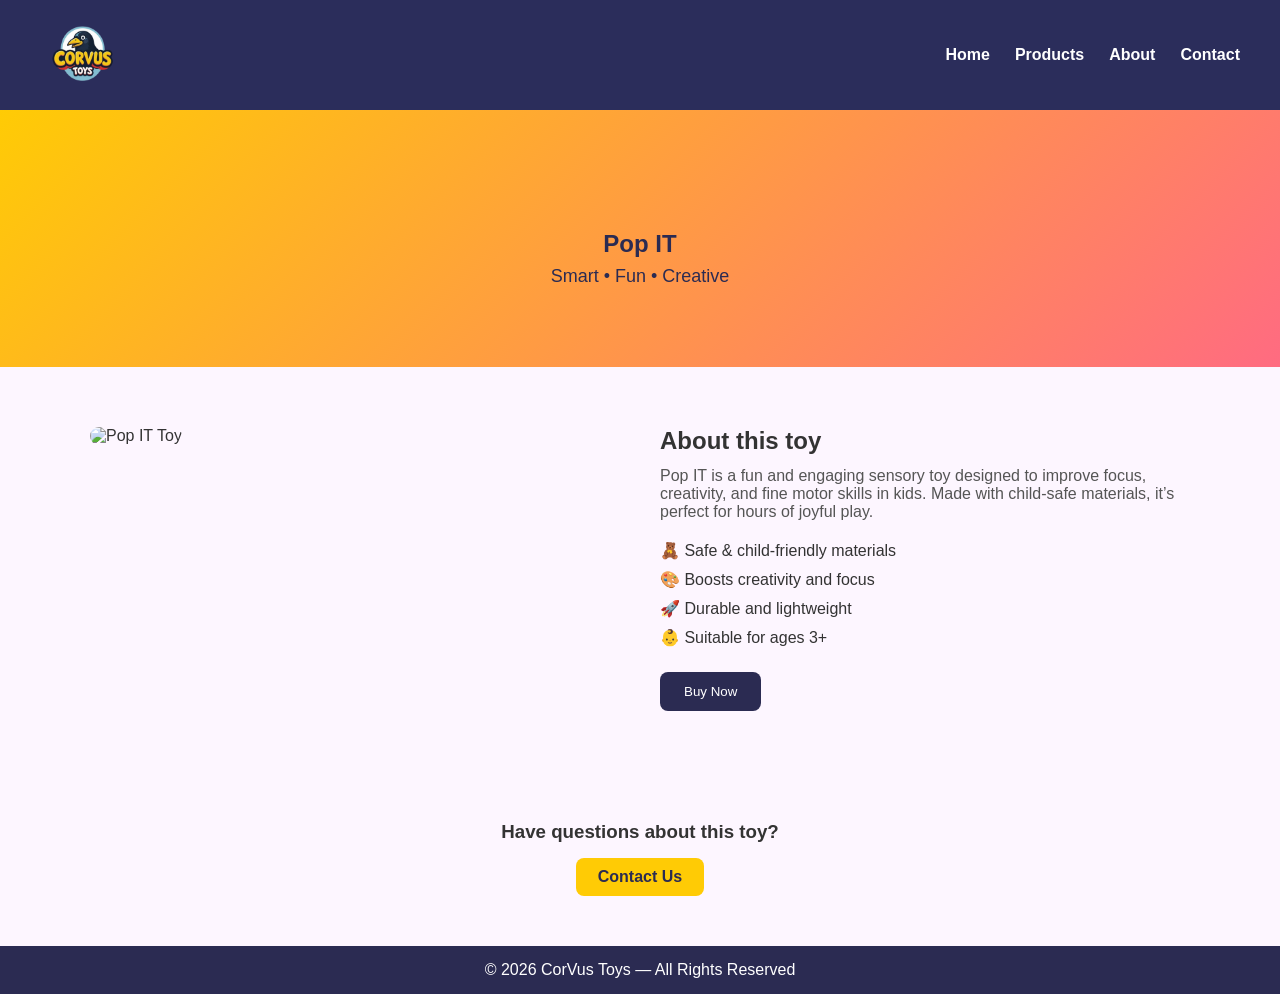
==== product.html @ 24746c1d "adding product page" ====
<!DOCTYPE html>
<html lang="en">
<head>
  <meta charset="UTF-8" />
  <meta name="viewport" content="width=device-width, initial-scale=1.0" />
  <title>Pop IT | CorVus Toys</title>

  <!-- Main styles -->
  <link rel="stylesheet" href="style.css" />

  <!-- Favicon -->
  <link rel="icon" href="/favicon.png" sizes="any">
</head>

<body>

<!-- ================= HEADER (reuse same header) ================= -->
<header>
  <div class="header-container">
    <div class="logo">
      <a href="index.html">
        <img src="assets/logo.png" alt="CorVus Toys Logo">
      </a>
    </div>

    <button class="hamburger" aria-label="Toggle menu">
      <span></span><span></span><span></span>
    </button>

    <nav class="nav-menu">
      <ul>
        <li><a href="index.html#home">Home</a></li>
        <li><a href="index.html#products">Products</a></li>
        <li><a href="index.html#about">About</a></li>
        <li><a href="index.html#contact">Contact</a></li>
      </ul>
    </nav>
  </div>
</header>

<!-- ================= PRODUCT HERO ================= -->
<section class="product-hero">
  <div class="product-hero-content">
    <h1>Pop IT</h1>
    <p class="product-tagline">Smart • Fun • Creative</p>
  </div>
</section>

<!-- ================= PRODUCT DETAILS ================= -->
<section class="product-details">
  <div class="product-details-container">

    <!-- Product Image -->
    <div class="product-image">
      <img src="assets/products/pop-it.jpg" alt="Pop IT Toy">
    </div>

    <!-- Product Info -->
    <div class="product-info">
      <h2>About this toy</h2>
      <p>
        Pop IT is a fun and engaging sensory toy designed to improve focus,
        creativity, and fine motor skills in kids. Made with child-safe materials,
        it’s perfect for hours of joyful play.
      </p>

      <ul class="product-highlights">
        <li>🧸 Safe & child-friendly materials</li>
        <li>🎨 Boosts creativity and focus</li>
        <li>🚀 Durable and lightweight</li>
        <li>👶 Suitable for ages 3+</li>
      </ul>

      <button class="primary-btn">Buy Now</button>
    </div>

  </div>
</section>

<!-- ================= CTA ================= -->
<section class="product-cta">
  <h3>Have questions about this toy?</h3>
  <a href="index.html#contact" class="secondary-btn">Contact Us</a>
</section>

<!-- ================= FOOTER ================= -->
<footer>
  <p>© 2026 CorVus Toys — All Rights Reserved</p>
</footer>

<script src="script.js"></script>
</body>
</html>
---- style.css ----
* {
  margin: 0;
  padding: 0;
  box-sizing: border-box;
  font-family: Arial, Helvetica, sans-serif;
}

body {
  background: #fdf6ff;
  color: #333;
  overflow-x: hidden;
}

html {
  scroll-behavior: smooth;
}

html, body {
  overflow-x: hidden;
}


/* ================= HEADER ================= */

header {
  padding: 15px 40px;
  background: #2b2d5b;
  color: #fff;
  width: 100%;
  position: sticky;
  top: 0;
  z-index: 1000;
  height: 110px;

  display: flex;
  align-items: center;

  transition: transform 0.35s ease, box-shadow 0.3s ease;
  will-change: transform;
}

section {
  scroll-margin-top: 130px; /* header height + breathing space */
}

header.hide {
  transform: translateY(-100%);
}

header.scrolled {
  box-shadow: 0 2px 10px rgba(0,0,0,0.2);
}

.header-container {
  width: 100%;
  max-width: 1400px;
  margin: 0 auto;

  display: flex;
  align-items: center;
  justify-content: space-between;
}

.logo {
  display: flex;
  align-items: center;
  gap: 10px;
}

.logo img {
  height: 85px;
  transition: transform 0.3s ease;
}

header.scrolled .logo img {
  transform: scale(0.7);
}

.logo img:hover {
  transform: scale(1.08) rotate(-2deg);
}

@media (max-width: 768px) {
  .logo img {
    height: 55px;
  }
}

nav ul {
  display: flex;
  gap: 25px;
}

nav ul {
  list-style: none;
  padding: 0;
  margin: 0;
}

nav a {
  color: white;
  text-decoration: none;
  font-weight: bold;
}

nav a:hover {
  color: #ffcb05;
}

.hamburger {
  display: none;
  flex-direction: column;
  gap: 6px;
  background: none;
  border: none;
  cursor: pointer;
}

.hamburger span {
  width: 26px;
  height: 3px;
  background: white;
  border-radius: 2px;
  transition: 0.3s ease;
}

@media (max-width: 768px) {
  .hamburger {
    display: flex;
    z-index: 1100;
  }

  nav.nav-menu {
    position: fixed;
    top: 110px;
    left: 0;
    width: 100vw;
    background: #2b2d5b;

    display: none;                 /* 🔥 hidden by default */
    transform: translateY(0);
    z-index: 1000;
  }

  nav.nav-menu.active {
    display: block;                /* 🔥 shown on click */
  }

  nav.nav-menu ul {
    flex-direction: column;
    align-items: center;
    padding: 20px 0;
    gap: 20px;
  }
}


body.menu-open {
  overflow: hidden;
}

/* ================= HERO ================= */

.hero {
  text-align: center;
  padding: 120px 20px;
  background: linear-gradient(135deg, #ffcb05, #ff6b81);
  color: #2b2b52;
  position: relative;
  overflow: hidden;
  font-size: 18px;
  opacity: 0.9;
}

.hero::after {
  content: "";
  position: absolute;
  inset: 0;
  background-image: url("assets/noice.png");
  opacity: 0.05;
  pointer-events: none;
}


.hero h1 {
  font-size: clamp(36px, 5vw, 56px);
  line-height: 1.1;
  letter-spacing: -0.5px;
  margin-bottom: 10px;
}

.hero button {
  padding: 12px 25px;
  background: #2b2b52;
  box-shadow: 0 12px 30px rgba(43,43,82,0.3);
  transition: transform 0.2s ease, box-shadow 0.2s ease;
  color: white;
  border-radius: 5px;
  border: none;
  cursor: pointer;
}

.hero button:hover {
  transform: translateY(-2px);
  box-shadow: 0 18px 40px rgba(43,43,82,0.4);
}

.hero-content {
  animation: heroFadeUp 0.8s ease forwards;
}

@keyframes heroFadeUp {
  from {
    opacity: 0;
    transform: translateY(30px);
  }
  to {
    opacity: 1;
    transform: translateY(0);
  }
}

/* ================= PRODUCTS ================= */

.products {
  max-width: 1200px;
  margin: 0 auto;
  padding: 60px 20px;
  text-align: center;
}

/* ---- Carousel Wrapper ---- */
.carousel-wrapper {
  position: relative;
  overflow: visible; /* 🔥 allow arrows */
}

/* ---- Product Grid (NORMAL MODE) ---- */
.product-grid {
  display: grid;
  grid-template-columns: repeat(auto-fit, minmax(220px, 1fr));
  gap: 18px;
  margin-top: 25px;
}

/* ---- Product Grid (CAROUSEL MODE) ---- */
.product-grid.carousel {
  display: flex;
  gap: 18px;
  overflow-x: auto;
  scroll-behavior: smooth;
}

.product-grid.carousel::-webkit-scrollbar {
  display: none;
}

.product-grid.carousel .product {
  flex: 0 0 240px; /* controls visible cards */
}

/* ---- Product Card ---- */
.product {
  background: white;
  padding: 14px;
  border-radius: 12px;

  display: flex;
  flex-direction: column;
  align-items: center;
  text-align: center;
}

.product img {
  width: 100%;
  aspect-ratio: 1 / 1;
  object-fit: cover;
  border-radius: 8px;
  margin-bottom: 10px;
}

.product h3 {
  font-size: 16px;
  margin-bottom: 4px;
}

.product p {
  font-size: 13px;
  color: #555;
}

.product-btn {
  margin-top: auto;
  padding: 8px 14px;
  background: #2b2b52;
  color: white;
  border-radius: 6px;
  font-size: 13px;
  border: none;
  cursor: pointer;
}

.product:hover {
  box-shadow: 0 12px 30px rgba(0,0,0,0.12);
  transform: translateY(-6px);
}

/* ================= CAROUSEL ARROWS ================= */

.carousel-btn {
  position: absolute;
  top: 50%;
  transform: translateY(-50%);

  width: 40px;
  height: 40px;
  border-radius: 50%;
  background: #2b2d5b;
  color: white;
  border: none;

  display: none; /* hidden by default */

  align-items: center;
  justify-content: center;
  cursor: pointer;
  z-index: 10;
}

/* Show arrows ONLY when carousel active */
.carousel-wrapper.carousel-active .carousel-btn {
  display: flex;
}

.carousel-wrapper:hover .carousel-btn {
  opacity: 1;
}

.carousel-btn.prev {
  left: 10px;
}

.carousel-btn.next {
  right: 10px;
}

.carousel-btn:disabled {
  opacity: 0;
  pointer-events: none;
  cursor: default;
}

/* Mobile adjustment */
@media (max-width: 768px) {
  .carousel-btn.prev {
    left: 5px;
  }
  .carousel-btn.next {
    right: 5px;
  }
}

/* ================= ABOUT ================= */

.about {
  position: relative;

  background-image: url("assets/about-banner.jpg");
  background-size: cover;
  background-position: center;
  background-repeat: no-repeat;

  padding: 80px 20px;
}


.about-content {
  position: relative; /* 🔥 required */
  z-index: 1;

  max-width: 800px;
  margin: 0 auto;
  text-align: center;
}

.about-content p {
  text-shadow: 0 2px 6px rgba(0,0,0,0.25);
}


.about h2 {
  font-size: 36px;
  margin-bottom: 10px;
}

.about-tagline {
  font-size: 18px;
  font-weight: bold;
  color: #2b2b52;
  margin-bottom: 20px;
}

.about p {
  font-size: 16px;
  line-height: 1.7;
  color: #333;
}

.about-features {
  display: grid;
  grid-template-columns: repeat(auto-fit, minmax(220px, 1fr));
  gap: 30px;
  margin-top: 40px;
}

.feature {
  background: rgba(255,255,255,0.6);
  padding: 25px;
  border-radius: 16px;
  transition: transform 0.3s ease, box-shadow 0.3s ease;
}

.feature:hover {
  transform: translateY(-6px);
  box-shadow: 0 12px 30px rgba(0,0,0,0.12);
}

.feature h4 {
  margin: 12px 0 8px;
  color: #2b2b52;
}

.reveal {
  opacity: 0;
  transform: translateY(30px);
  transition: 0.7s ease;
}

.reveal.active {
  opacity: 1;
  transform: translateY(0);
}


/* ================= CONTACT ================= */

.contact {
  padding: 100px 20px;
  background: linear-gradient(135deg, #fdf6ff, #fff);
}

.contact-container {
  max-width: 900px;
  margin: 0 auto;

  display: grid;
  grid-template-columns: 1fr 1fr;
  gap: 50px;
  align-items: center;
}

.contact-info h2 {
  font-size: 36px;
  margin-bottom: 12px;
  color: #2b2b52;
}

.contact-subtitle {
  font-size: 16px;
  color: #555;
  line-height: 1.6;
}

/* Form card */
.contact-form {
  background: white;
  padding: 40px;
  border-radius: 20px;

  box-shadow: 0 20px 50px rgba(0,0,0,0.1);
}

/* Inputs */
.form-group {
  margin-bottom: 18px;
}

.contact-form input,
.contact-form textarea {
  width: 100%;
  padding: 14px 16px;
  border-radius: 12px;
  border: 1px solid #ddd;
  font-size: 14px;

  transition: border 0.2s ease, box-shadow 0.2s ease;
}

.contact-form textarea {
  resize: none;
  min-height: 120px;
}

/* Focus state (VERY important) */
.contact-form input:focus,
.contact-form textarea:focus {
  outline: none;
  border-color: #2b2b52;
  box-shadow: 0 0 0 3px rgba(43,43,82,0.15);
}

/* Button */
.contact-form button {
  width: 100%;
  padding: 14px;
  background: #2b2b52;
  color: white;
  border-radius: 12px;
  font-size: 15px;
  font-weight: bold;

  cursor: pointer;
  transition: transform 0.2s ease, box-shadow 0.2s ease;
}

.contact-form button:hover {
  transform: translateY(-2px);
  box-shadow: 0 12px 30px rgba(43,43,82,0.35);
}

/* Status text */
#messageStatus {
  margin-top: 12px;
  font-size: 14px;
  text-align: center;
}

@media (max-width: 768px) {
  .contact-container {
    grid-template-columns: 1fr;
    text-align: center;
  }
}

.contact-note {
  margin-top: 10px;
  font-size: 13px;
  color: #777;
  text-align: center;
  opacity: 0.85;
}

.hidden {
  display: none;
}

.thank-you {
  background: white;
  padding: 40px;
  border-radius: 20px;
  text-align: center;

  box-shadow: 0 20px 50px rgba(0,0,0,0.1);
  animation: fadeInUp 0.5s ease forwards;
}

.thank-you h3 {
  font-size: 24px;
  color: #2b2b52;
  margin-bottom: 10px;
}

.thank-you p {
  font-size: 15px;
  color: #555;
}

@keyframes fadeInUp {
  from {
    opacity: 0;
    transform: translateY(20px);
  }
  to {
    opacity: 1;
    transform: translateY(0);
  }
}


/* ================= FOOTER ================= */

footer {
  text-align: center;
  padding: 15px;
  background: #2b2b52;
  color: white;
}

.reveal {
  opacity: 0;
  transform: translateY(30px);
  transition: 0.6s ease;
}

.reveal.active {
  opacity: 1;
  transform: translateY(0);
}

/* ================= Product Page ================= */

/* Product Hero */
.product-hero {
  background: linear-gradient(135deg, #ffcb05, #ff6b81);
  padding: 120px 20px 80px;
  text-align: center;
  color: #2b2b52;
}

.product-tagline {
  margin-top: 8px;
  font-size: 18px;
}

/* Product Details */
.product-details {
  padding: 60px 20px;
}

.product-details-container {
  max-width: 1100px;
  margin: auto;
  display: grid;
  grid-template-columns: 1fr 1fr;
  gap: 40px;
}

.product-image img {
  width: 100%;
  border-radius: 16px;
}

.product-info h2 {
  margin-bottom: 12px;
}

.product-info p {
  margin-bottom: 20px;
  color: #555;
}

.product-highlights {
  list-style: none;
  padding: 0;
  margin-bottom: 25px;
}

.product-highlights li {
  margin-bottom: 10px;
}

.primary-btn {
  padding: 12px 24px;
  background: #2b2b52;
  color: #fff;
  border-radius: 8px;
  border: none;
  cursor: pointer;
}

.primary-btn:hover {
  background: #1f1f3d;
}

/* CTA */
.product-cta {
  background: #fdf6ff;
  text-align: center;
  padding: 50px 20px;
}

.secondary-btn {
  display: inline-block;
  margin-top: 15px;
  padding: 10px 22px;
  border-radius: 8px;
  background: #ffcb05;
  color: #2b2b52;
  font-weight: bold;
  text-decoration: none;
}

/* Mobile */
@media (max-width: 768px) {
  .product-details-container {
    grid-template-columns: 1fr;
  }
}
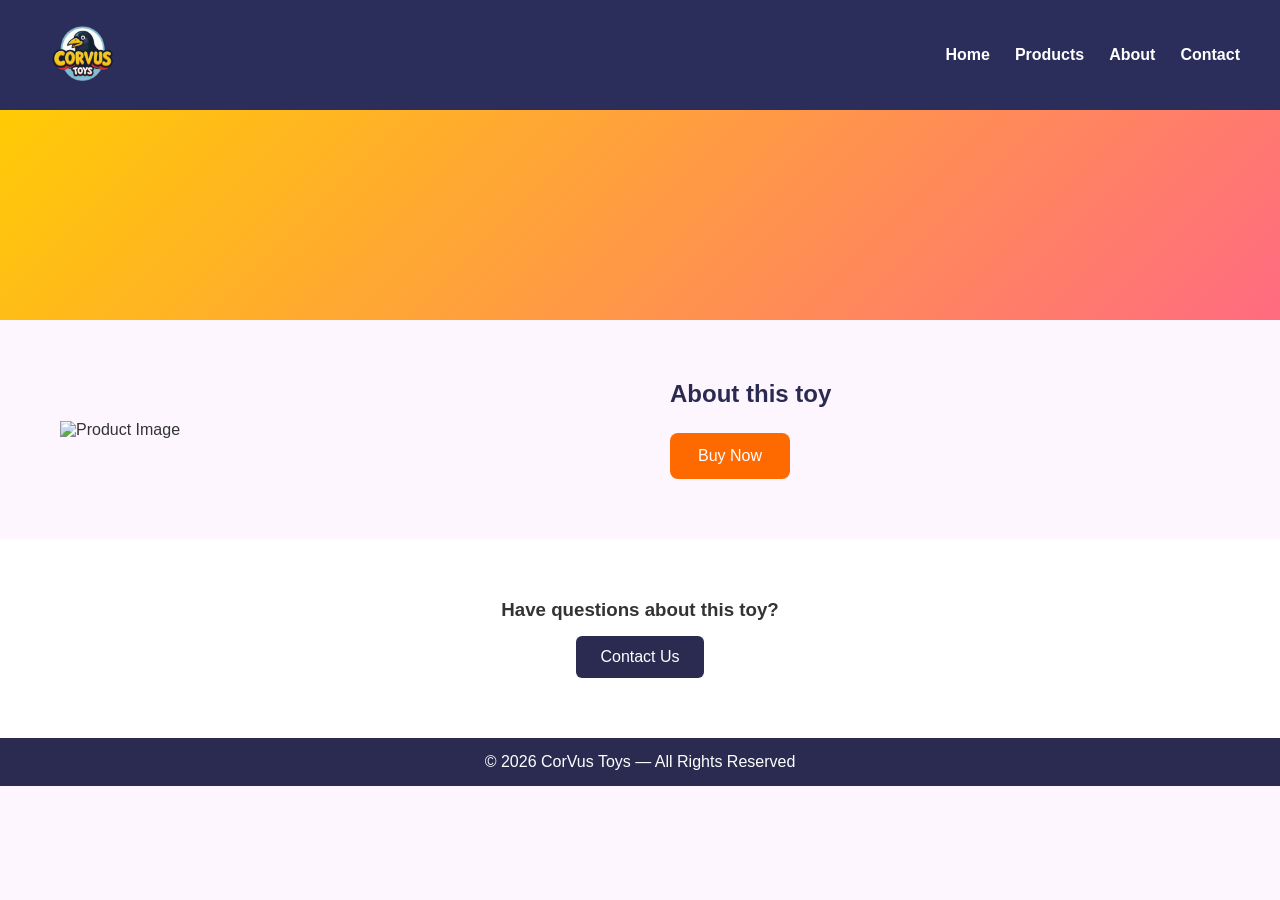
==== commit f276cb82: "changing tile style on index page" ====
--- a/product.html
+++ b/product.html
@@ -1,22 +1,24 @@
 <!DOCTYPE html>
 <html lang="en">
+
 <head>
-  <meta charset="UTF-8" />
-  <meta name="viewport" content="width=device-width, initial-scale=1.0" />
-  <title>Pop IT | CorVus Toys</title>
+<meta charset="UTF-8">
+<meta name="viewport" content="width=device-width, initial-scale=1.0">
 
-  <!-- Main styles -->
-  <link rel="stylesheet" href="style.css" />
+<title id="pageTitle">Product | CorVus Toys</title>
 
-  <!-- Favicon -->
-  <link rel="icon" href="/favicon.png" sizes="any">
+<link rel="stylesheet" href="style.css">
+
+<link rel="icon" href="/favicon.png" sizes="any">
 </head>
 
 <body>
 
-<!-- ================= HEADER (reuse same header) ================= -->
+<!-- HEADER -->
+
 <header>
   <div class="header-container">
+
     <div class="logo">
       <a href="index.html">
         <img src="assets/logo.png" alt="CorVus Toys Logo">
@@ -24,7 +26,9 @@
     </div>
 
     <button class="hamburger" aria-label="Toggle menu">
-      <span></span><span></span><span></span>
+      <span></span>
+      <span></span>
+      <span></span>
     </button>
 
     <nav class="nav-menu">
@@ -35,59 +39,71 @@
         <li><a href="index.html#contact">Contact</a></li>
       </ul>
     </nav>
+
   </div>
 </header>
 
-<!-- ================= PRODUCT HERO ================= -->
+
+<!-- PRODUCT HERO -->
+
 <section class="product-hero">
+
   <div class="product-hero-content">
-    <h1>Pop IT</h1>
-    <p class="product-tagline">Smart • Fun • Creative</p>
+    <h1 id="productTitle"></h1>
+    <p class="product-tagline" id="productTagline"></p>
   </div>
+
 </section>
 
-<!-- ================= PRODUCT DETAILS ================= -->
+
+<!-- PRODUCT DETAILS -->
+
 <section class="product-details">
+
   <div class="product-details-container">
 
-    <!-- Product Image -->
     <div class="product-image">
-      <img src="assets/products/pop-it.jpg" alt="Pop IT Toy">
+      <img id="productImage" src="" alt="Product Image">
     </div>
 
-    <!-- Product Info -->
     <div class="product-info">
+
       <h2>About this toy</h2>
-      <p>
-        Pop IT is a fun and engaging sensory toy designed to improve focus,
-        creativity, and fine motor skills in kids. Made with child-safe materials,
-        it’s perfect for hours of joyful play.
-      </p>
 
-      <ul class="product-highlights">
-        <li>🧸 Safe & child-friendly materials</li>
-        <li>🎨 Boosts creativity and focus</li>
-        <li>🚀 Durable and lightweight</li>
-        <li>👶 Suitable for ages 3+</li>
-      </ul>
+      <p id="productDescription"></p>
+
+      <ul id="productHighlights" class="product-highlights"></ul>
 
       <button class="primary-btn">Buy Now</button>
+
     </div>
 
   </div>
+
 </section>
 
-<!-- ================= CTA ================= -->
+
+<!-- CTA -->
+
 <section class="product-cta">
-  <h3>Have questions about this toy?</h3>
-  <a href="index.html#contact" class="secondary-btn">Contact Us</a>
+
+<h3>Have questions about this toy?</h3>
+
+<a href="index.html#contact" class="secondary-btn">
+Contact Us
+</a>
+
 </section>
 
-<!-- ================= FOOTER ================= -->
+
+<!-- FOOTER -->
+
 <footer>
-  <p>© 2026 CorVus Toys — All Rights Reserved</p>
+<p>© 2026 CorVus Toys — All Rights Reserved</p>
 </footer>
 
+
 <script src="script.js"></script>
+
 </body>
-</html>
+</html>
--- a/style.css
+++ b/style.css
@@ -18,7 +18,6 @@
 html, body {
   overflow-x: hidden;
 }
-
 
 /* ================= HEADER ================= */
 
@@ -31,16 +30,13 @@
   top: 0;
   z-index: 1000;
   height: 110px;
-
   display: flex;
   align-items: center;
-
   transition: transform 0.35s ease, box-shadow 0.3s ease;
-  will-change: transform;
 }
 
 section {
-  scroll-margin-top: 130px; /* header height + breathing space */
+  scroll-margin-top: 130px;
 }
 
 header.hide {
@@ -55,7 +51,6 @@
   width: 100%;
   max-width: 1400px;
   margin: 0 auto;
-
   display: flex;
   align-items: center;
   justify-content: space-between;
@@ -89,12 +84,7 @@
 nav ul {
   display: flex;
   gap: 25px;
-}
-
-nav ul {
   list-style: none;
-  padding: 0;
-  margin: 0;
 }
 
 nav a {
@@ -121,10 +111,10 @@
   height: 3px;
   background: white;
   border-radius: 2px;
-  transition: 0.3s ease;
 }
 
 @media (max-width: 768px) {
+
   .hamburger {
     display: flex;
     z-index: 1100;
@@ -136,14 +126,12 @@
     left: 0;
     width: 100vw;
     background: #2b2d5b;
-
-    display: none;                 /* 🔥 hidden by default */
-    transform: translateY(0);
+    display: none;
     z-index: 1000;
   }
 
   nav.nav-menu.active {
-    display: block;                /* 🔥 shown on click */
+    display: block;
   }
 
   nav.nav-menu ul {
@@ -152,8 +140,8 @@
     padding: 20px 0;
     gap: 20px;
   }
-}
-
+
+}
 
 body.menu-open {
   overflow: hidden;
@@ -167,9 +155,6 @@
   background: linear-gradient(135deg, #ffcb05, #ff6b81);
   color: #2b2b52;
   position: relative;
-  overflow: hidden;
-  font-size: 18px;
-  opacity: 0.9;
 }
 
 .hero::after {
@@ -178,22 +163,16 @@
   inset: 0;
   background-image: url("assets/noice.png");
   opacity: 0.05;
-  pointer-events: none;
-}
-
+}
 
 .hero h1 {
   font-size: clamp(36px, 5vw, 56px);
-  line-height: 1.1;
-  letter-spacing: -0.5px;
   margin-bottom: 10px;
 }
 
 .hero button {
   padding: 12px 25px;
   background: #2b2b52;
-  box-shadow: 0 12px 30px rgba(43,43,82,0.3);
-  transition: transform 0.2s ease, box-shadow 0.2s ease;
   color: white;
   border-radius: 5px;
   border: none;
@@ -202,7 +181,6 @@
 
 .hero button:hover {
   transform: translateY(-2px);
-  box-shadow: 0 18px 40px rgba(43,43,82,0.4);
 }
 
 .hero-content {
@@ -229,164 +207,81 @@
   text-align: center;
 }
 
-/* ---- Carousel Wrapper ---- */
-.carousel-wrapper {
-  position: relative;
-  overflow: visible; /* 🔥 allow arrows */
-}
-
-/* ---- Product Grid (NORMAL MODE) ---- */
 .product-grid {
   display: grid;
   grid-template-columns: repeat(auto-fit, minmax(220px, 1fr));
-  gap: 18px;
-  margin-top: 25px;
-}
-
-/* ---- Product Grid (CAROUSEL MODE) ---- */
-.product-grid.carousel {
-  display: flex;
-  gap: 18px;
-  overflow-x: auto;
-  scroll-behavior: smooth;
-}
-
-.product-grid.carousel::-webkit-scrollbar {
-  display: none;
-}
-
-.product-grid.carousel .product {
-  flex: 0 0 240px; /* controls visible cards */
-}
-
-/* ---- Product Card ---- */
+  gap: 25px;
+  padding: 40px 0,
+  align-items: stretch;
+}
+
 .product {
   background: white;
-  padding: 14px;
-  border-radius: 12px;
-
-  display: flex;
-  flex-direction: column;
-  align-items: center;
-  text-align: center;
+  border-radius: 10px;
+  padding: 15px;
+  text-align: center;
+  transition: 0.25s;
+  border: 1px solid #eee;
+
+  text-decoration: none;
+  color: inherit;
+  display: block;
+  cursor: pointer;
+}
+
+.product h3,
+.product p {
+  text-decoration: none;
+}
+
+.product:hover {
+  transform: translateY(-6px);
+  box-shadow: 0 10px 20px rgba(0,0,0,0.08);
 }
 
 .product img {
   width: 100%;
-  aspect-ratio: 1 / 1;
-  object-fit: cover;
-  border-radius: 8px;
-  margin-bottom: 10px;
+  height: 200px;
+  object-fit: contain;
 }
 
 .product h3 {
-  font-size: 16px;
-  margin-bottom: 4px;
+  margin: 10px 0;
 }
 
 .product p {
-  font-size: 13px;
-  color: #555;
+  color: #777;
+  font-size: 14px;
 }
 
 .product-btn {
   margin-top: auto;
-  padding: 8px 14px;
-  background: #2b2b52;
-  color: white;
-  border-radius: 6px;
-  font-size: 13px;
+  padding: 10px 16px;
   border: none;
+  background: #ff6a00;
+  color: white;
+  border-radius: 5px;
   cursor: pointer;
 }
 
-.product:hover {
-  box-shadow: 0 12px 30px rgba(0,0,0,0.12);
-  transform: translateY(-6px);
-}
-
-/* ================= CAROUSEL ARROWS ================= */
-
-.carousel-btn {
-  position: absolute;
-  top: 50%;
-  transform: translateY(-50%);
-
-  width: 40px;
-  height: 40px;
-  border-radius: 50%;
-  background: #2b2d5b;
-  color: white;
-  border: none;
-
-  display: none; /* hidden by default */
-
-  align-items: center;
-  justify-content: center;
-  cursor: pointer;
-  z-index: 10;
-}
-
-/* Show arrows ONLY when carousel active */
-.carousel-wrapper.carousel-active .carousel-btn {
-  display: flex;
-}
-
-.carousel-wrapper:hover .carousel-btn {
-  opacity: 1;
-}
-
-.carousel-btn.prev {
-  left: 10px;
-}
-
-.carousel-btn.next {
-  right: 10px;
-}
-
-.carousel-btn:disabled {
-  opacity: 0;
-  pointer-events: none;
-  cursor: default;
-}
-
-/* Mobile adjustment */
-@media (max-width: 768px) {
-  .carousel-btn.prev {
-    left: 5px;
-  }
-  .carousel-btn.next {
-    right: 5px;
-  }
+.product-btn:hover {
+  background: #e85d00;
 }
 
 /* ================= ABOUT ================= */
 
 .about {
-  position: relative;
-
   background-image: url("assets/about-banner.jpg");
   background-size: cover;
   background-position: center;
-  background-repeat: no-repeat;
-
   padding: 80px 20px;
 }
 
-
 .about-content {
-  position: relative; /* 🔥 required */
-  z-index: 1;
-
   max-width: 800px;
   margin: 0 auto;
   text-align: center;
 }
-
-.about-content p {
-  text-shadow: 0 2px 6px rgba(0,0,0,0.25);
-}
-
 
 .about h2 {
   font-size: 36px;
@@ -400,12 +295,6 @@
   margin-bottom: 20px;
 }
 
-.about p {
-  font-size: 16px;
-  line-height: 1.7;
-  color: #333;
-}
-
 .about-features {
   display: grid;
   grid-template-columns: repeat(auto-fit, minmax(220px, 1fr));
@@ -417,12 +306,11 @@
   background: rgba(255,255,255,0.6);
   padding: 25px;
   border-radius: 16px;
-  transition: transform 0.3s ease, box-shadow 0.3s ease;
+  transition: transform 0.3s ease;
 }
 
 .feature:hover {
   transform: translateY(-6px);
-  box-shadow: 0 12px 30px rgba(0,0,0,0.12);
 }
 
 .feature h4 {
@@ -430,10 +318,12 @@
   color: #2b2b52;
 }
 
+/* Reveal animation */
+
 .reveal {
   opacity: 0;
   transform: translateY(30px);
-  transition: 0.7s ease;
+  transition: 0.6s ease;
 }
 
 .reveal.active {
@@ -441,7 +331,6 @@
   transform: translateY(0);
 }
 
-
 /* ================= CONTACT ================= */
 
 .contact {
@@ -452,35 +341,19 @@
 .contact-container {
   max-width: 900px;
   margin: 0 auto;
-
   display: grid;
   grid-template-columns: 1fr 1fr;
   gap: 50px;
   align-items: center;
 }
 
-.contact-info h2 {
-  font-size: 36px;
-  margin-bottom: 12px;
-  color: #2b2b52;
-}
-
-.contact-subtitle {
-  font-size: 16px;
-  color: #555;
-  line-height: 1.6;
-}
-
-/* Form card */
 .contact-form {
   background: white;
   padding: 40px;
   border-radius: 20px;
-
   box-shadow: 0 20px 50px rgba(0,0,0,0.1);
 }
 
-/* Inputs */
 .form-group {
   margin-bottom: 18px;
 }
@@ -488,12 +361,9 @@
 .contact-form input,
 .contact-form textarea {
   width: 100%;
-  padding: 14px 16px;
+  padding: 14px;
   border-radius: 12px;
   border: 1px solid #ddd;
-  font-size: 14px;
-
-  transition: border 0.2s ease, box-shadow 0.2s ease;
 }
 
 .contact-form textarea {
@@ -501,45 +371,14 @@
   min-height: 120px;
 }
 
-/* Focus state (VERY important) */
-.contact-form input:focus,
-.contact-form textarea:focus {
-  outline: none;
-  border-color: #2b2b52;
-  box-shadow: 0 0 0 3px rgba(43,43,82,0.15);
-}
-
-/* Button */
 .contact-form button {
   width: 100%;
   padding: 14px;
   background: #2b2b52;
   color: white;
   border-radius: 12px;
-  font-size: 15px;
-  font-weight: bold;
-
+  border: none;
   cursor: pointer;
-  transition: transform 0.2s ease, box-shadow 0.2s ease;
-}
-
-.contact-form button:hover {
-  transform: translateY(-2px);
-  box-shadow: 0 12px 30px rgba(43,43,82,0.35);
-}
-
-/* Status text */
-#messageStatus {
-  margin-top: 12px;
-  font-size: 14px;
-  text-align: center;
-}
-
-@media (max-width: 768px) {
-  .contact-container {
-    grid-template-columns: 1fr;
-    text-align: center;
-  }
 }
 
 .contact-note {
@@ -547,46 +386,12 @@
   font-size: 13px;
   color: #777;
   text-align: center;
-  opacity: 0.85;
 }
 
 .hidden {
   display: none;
 }
 
-.thank-you {
-  background: white;
-  padding: 40px;
-  border-radius: 20px;
-  text-align: center;
-
-  box-shadow: 0 20px 50px rgba(0,0,0,0.1);
-  animation: fadeInUp 0.5s ease forwards;
-}
-
-.thank-you h3 {
-  font-size: 24px;
-  color: #2b2b52;
-  margin-bottom: 10px;
-}
-
-.thank-you p {
-  font-size: 15px;
-  color: #555;
-}
-
-@keyframes fadeInUp {
-  from {
-    opacity: 0;
-    transform: translateY(20px);
-  }
-  to {
-    opacity: 1;
-    transform: translateY(0);
-  }
-}
-
-
 /* ================= FOOTER ================= */
 
 footer {
@@ -596,52 +401,58 @@
   color: white;
 }
 
-.reveal {
-  opacity: 0;
-  transform: translateY(30px);
-  transition: 0.6s ease;
-}
-
-.reveal.active {
-  opacity: 1;
-  transform: translateY(0);
-}
-
-/* ================= Product Page ================= */
-
-/* Product Hero */
+/* ================= MOBILE ================= */
+
+@media (max-width: 768px) {
+
+  .contact-container {
+    grid-template-columns: 1fr;
+    text-align: center;
+  }
+
+}
+
+/* ================= PRODUCT PAGE ================= */
+
 .product-hero {
   background: linear-gradient(135deg, #ffcb05, #ff6b81);
-  padding: 120px 20px 80px;
-  text-align: center;
   color: #2b2b52;
+  padding: 100px 20px;
+  text-align: center;
+}
+
+.product-hero h1 {
+  font-size: 42px;
+  margin-bottom: 10px;
 }
 
 .product-tagline {
-  margin-top: 8px;
   font-size: 18px;
-}
-
-/* Product Details */
+  font-weight: bold;
+}
+
 .product-details {
+  max-width: 1200px;
+  margin: 0 auto;
   padding: 60px 20px;
 }
 
 .product-details-container {
-  max-width: 1100px;
-  margin: auto;
   display: grid;
   grid-template-columns: 1fr 1fr;
-  gap: 40px;
+  gap: 60px;
+  align-items: center;
 }
 
 .product-image img {
   width: 100%;
-  border-radius: 16px;
+  max-width: 420px;
+  object-fit: contain;
 }
 
 .product-info h2 {
-  margin-bottom: 12px;
+  margin-bottom: 15px;
+  color: #2b2b52;
 }
 
 .product-info p {
@@ -651,48 +462,59 @@
 
 .product-highlights {
   list-style: none;
-  padding: 0;
   margin-bottom: 25px;
 }
 
 .product-highlights li {
   margin-bottom: 10px;
+  font-size: 15px;
 }
 
 .primary-btn {
-  padding: 12px 24px;
-  background: #2b2b52;
-  color: #fff;
+  padding: 14px 28px;
+  background: #ff6a00;
+  color: white;
+  border: none;
   border-radius: 8px;
-  border: none;
   cursor: pointer;
+  font-size: 16px;
 }
 
 .primary-btn:hover {
-  background: #1f1f3d;
-}
-
-/* CTA */
+  background: #e85d00;
+}
+
 .product-cta {
-  background: #fdf6ff;
-  text-align: center;
-  padding: 50px 20px;
+  text-align: center;
+  padding: 60px 20px;
+  background: #fff;
 }
 
 .secondary-btn {
   display: inline-block;
   margin-top: 15px;
-  padding: 10px 22px;
-  border-radius: 8px;
-  background: #ffcb05;
-  color: #2b2b52;
-  font-weight: bold;
+  padding: 12px 24px;
+  background: #2b2b52;
+  color: white;
   text-decoration: none;
-}
-
-/* Mobile */
+  border-radius: 6px;
+}
+
+.secondary-btn:hover {
+  background: #1d1f40;
+}
+
+/* PRODUCT PAGE MOBILE */
+
 @media (max-width: 768px) {
+
   .product-details-container {
     grid-template-columns: 1fr;
-  }
-}
+    text-align: center;
+  }
+
+  .product-image img {
+    margin: auto;
+  }
+
+}
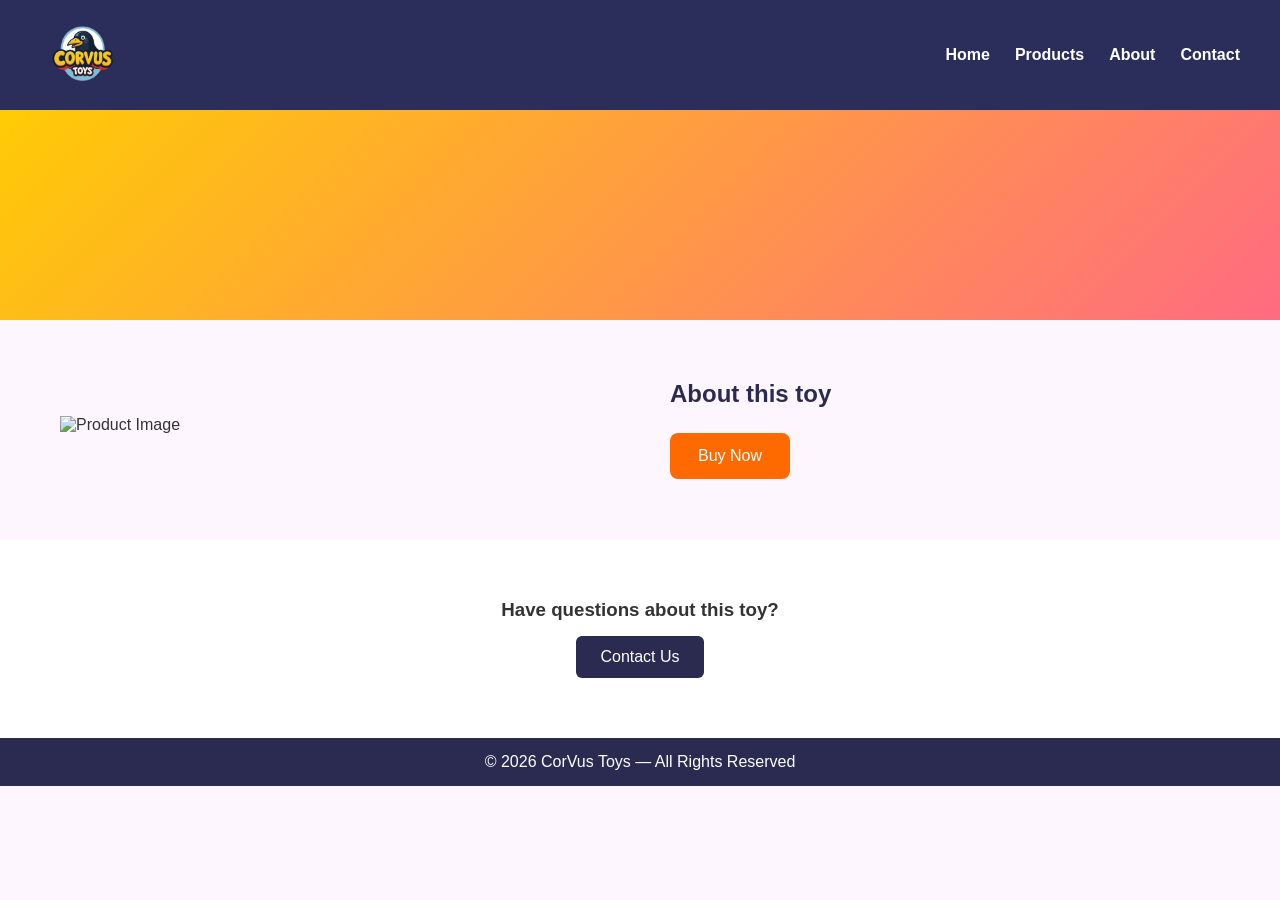
==== commit 2bac889b: "adding addie girl" ====
--- a/product.html
+++ b/product.html
@@ -62,9 +62,16 @@
 
   <div class="product-details-container">
 
-    <div class="product-image">
-      <img id="productImage" src="" alt="Product Image">
+    <div class="product-gallery">
+
+    <div class="main-image">
+      <img id="mainProductImage" src="" alt="Product Image">
     </div>
+
+    <div class="thumbnail-images" id="thumbnailContainer">
+    </div>
+
+  </div>
 
     <div class="product-info">
 
--- a/style.css
+++ b/style.css
@@ -517,4 +517,31 @@
     margin: auto;
   }
 
+}
+
+.product-gallery {
+  max-width: 450px;
+}
+
+.main-image img {
+  width: 100%;
+  height: 400px; /* force stable layout */
+  object-fit: cover;
+}
+
+.thumbnail-images {
+  display: flex;
+  gap: 10px;
+  margin-top: 10px;
+}
+
+.thumbnail-images img {
+  width: 70px;
+  cursor: pointer;
+  border-radius: 6px;
+  border: 2px solid transparent;
+}
+
+.thumbnail-images img:hover {
+  border-color: #000;
 }
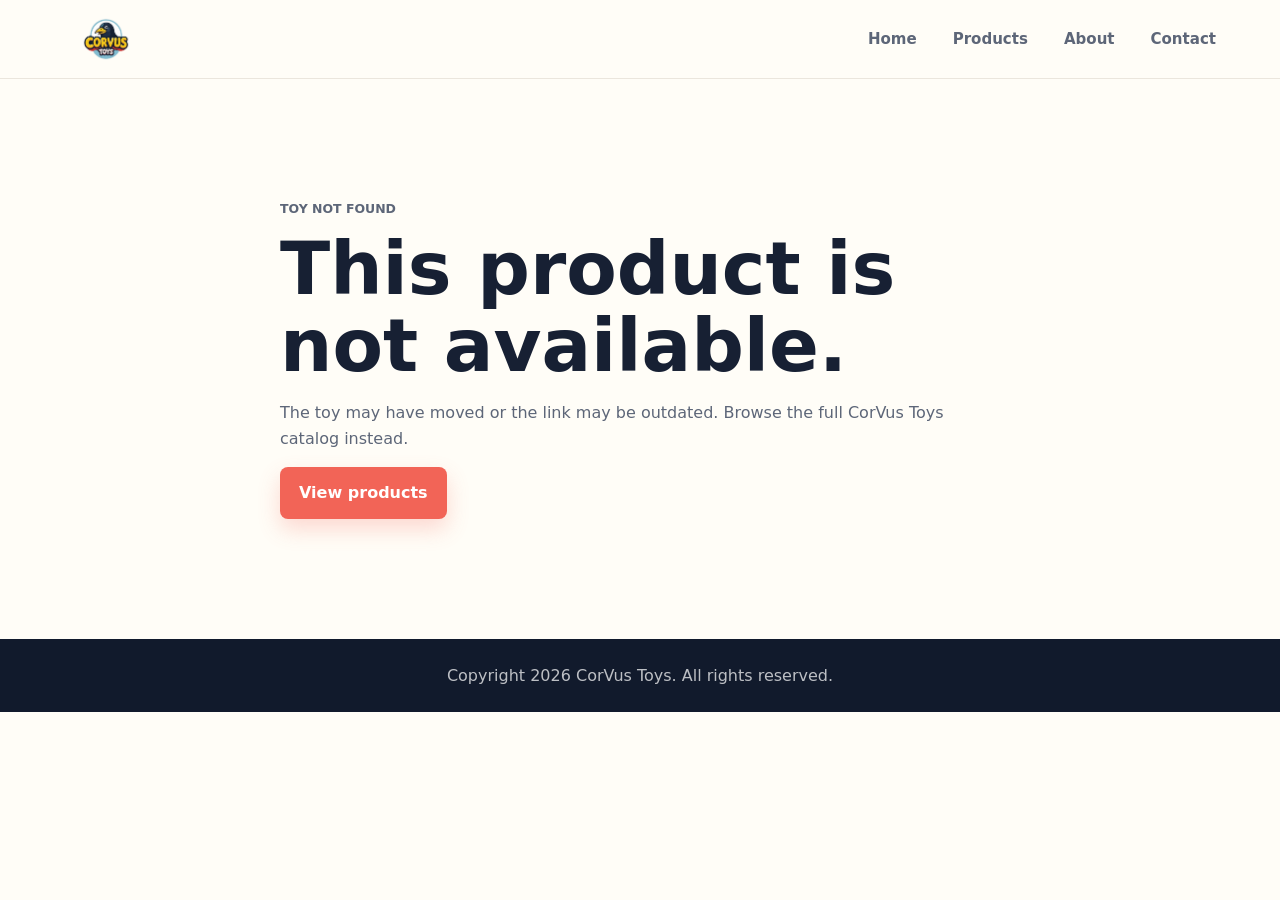
==== commit 64f034a7: "improvements" ====
--- a/product.html
+++ b/product.html
@@ -1,116 +1,76 @@
-<!DOCTYPE html>
+<!doctype html>
 <html lang="en">
+<head>
+  <meta charset="UTF-8">
+  <meta name="viewport" content="width=device-width, initial-scale=1.0">
+  <meta name="description" content="View CorVus Toys product photos, highlights, and availability details.">
+  <title id="pageTitle">Product | CorVus Toys</title>
+  <link rel="icon" type="image/png" href="assets/favicon.png">
+  <link rel="stylesheet" href="style.css">
+</head>
+<body>
+  <a class="skip-link" href="#main">Skip to content</a>
 
-<head>
-<meta charset="UTF-8">
-<meta name="viewport" content="width=device-width, initial-scale=1.0">
+  <header class="site-header" data-header>
+    <div class="nav-shell">
+      <a class="brand" href="index.html#home" aria-label="CorVus Toys home">
+        <img src="assets/logo.png" alt="CorVus Toys">
+      </a>
 
-<title id="pageTitle">Product | CorVus Toys</title>
+      <button class="nav-toggle" type="button" aria-expanded="false" aria-controls="primaryNav" data-nav-toggle>
+        <span class="sr-only">Menu</span>
+        <span></span>
+        <span></span>
+        <span></span>
+      </button>
 
-<link rel="stylesheet" href="style.css">
+      <nav class="site-nav" id="primaryNav" data-nav>
+        <a href="index.html#home">Home</a>
+        <a href="index.html#products">Products</a>
+        <a href="index.html#about">About</a>
+        <a href="index.html#contact">Contact</a>
+      </nav>
+    </div>
+  </header>
 
-<link rel="icon" href="/favicon.png" sizes="any">
-</head>
+  <main id="main" data-product-page>
+    <section class="product-hero">
+      <a class="back-link" href="index.html#products">Back to products</a>
+      <p class="eyebrow" id="productCategory">Toy details</p>
+      <h1 id="productTitle">Product</h1>
+      <p id="productTagline" class="product-tagline"></p>
+    </section>
 
-<body>
+    <section class="product-detail">
+      <div class="product-gallery">
+        <div class="main-image">
+          <img id="mainProductImage" src="" alt="">
+        </div>
+        <div class="thumbnail-images" id="thumbnailContainer" aria-label="Product photos"></div>
+      </div>
 
-<!-- HEADER -->
+      <article class="product-info">
+        <p class="product-badge" id="productBadge"></p>
+        <h2>About this toy</h2>
+        <p id="productDescription"></p>
+        <ul class="product-highlights" id="productHighlights"></ul>
+        <a class="button button--primary" id="productInquiry" href="index.html#contact">Ask for availability</a>
+      </article>
+    </section>
 
-<header>
-  <div class="header-container">
+    <section class="related-section">
+      <div class="section-heading">
+        <p class="eyebrow">More from CorVus</p>
+        <h2>You may also like</h2>
+      </div>
+      <div class="product-grid product-grid--compact" data-related-products></div>
+    </section>
+  </main>
 
-    <div class="logo">
-      <a href="index.html">
-        <img src="assets/logo.png" alt="CorVus Toys Logo">
-      </a>
-    </div>
+  <footer class="site-footer">
+    <p>Copyright 2026 CorVus Toys. All rights reserved.</p>
+  </footer>
 
-    <button class="hamburger" aria-label="Toggle menu">
-      <span></span>
-      <span></span>
-      <span></span>
-    </button>
-
-    <nav class="nav-menu">
-      <ul>
-        <li><a href="index.html#home">Home</a></li>
-        <li><a href="index.html#products">Products</a></li>
-        <li><a href="index.html#about">About</a></li>
-        <li><a href="index.html#contact">Contact</a></li>
-      </ul>
-    </nav>
-
-  </div>
-</header>
-
-
-<!-- PRODUCT HERO -->
-
-<section class="product-hero">
-
-  <div class="product-hero-content">
-    <h1 id="productTitle"></h1>
-    <p class="product-tagline" id="productTagline"></p>
-  </div>
-
-</section>
-
-
-<!-- PRODUCT DETAILS -->
-
-<section class="product-details">
-
-  <div class="product-details-container">
-
-    <div class="product-gallery">
-
-    <div class="main-image">
-      <img id="mainProductImage" src="" alt="Product Image">
-    </div>
-
-    <div class="thumbnail-images" id="thumbnailContainer">
-    </div>
-
-  </div>
-
-    <div class="product-info">
-
-      <h2>About this toy</h2>
-
-      <p id="productDescription"></p>
-
-      <ul id="productHighlights" class="product-highlights"></ul>
-
-      <button class="primary-btn">Buy Now</button>
-
-    </div>
-
-  </div>
-
-</section>
-
-
-<!-- CTA -->
-
-<section class="product-cta">
-
-<h3>Have questions about this toy?</h3>
-
-<a href="index.html#contact" class="secondary-btn">
-Contact Us
-</a>
-
-</section>
-
-
-<!-- FOOTER -->
-
-<footer>
-<p>© 2026 CorVus Toys — All Rights Reserved</p>
-</footer>
-
-
-<script src="script.js"></script>
-
+  <script src="script.js"></script>
 </body>
-</html>+</html>
--- a/style.css
+++ b/style.css
@@ -1,547 +1,851 @@
-* {
-  margin: 0;
-  padding: 0;
-  box-sizing: border-box;
-  font-family: Arial, Helvetica, sans-serif;
-}
-
-body {
-  background: #fdf6ff;
-  color: #333;
-  overflow-x: hidden;
-}
-
-html {
-  scroll-behavior: smooth;
-}
-
-html, body {
-  overflow-x: hidden;
-}
-
-/* ================= HEADER ================= */
-
-header {
-  padding: 15px 40px;
-  background: #2b2d5b;
-  color: #fff;
-  width: 100%;
-  position: sticky;
-  top: 0;
-  z-index: 1000;
-  height: 110px;
-  display: flex;
-  align-items: center;
-  transition: transform 0.35s ease, box-shadow 0.3s ease;
-}
-
-section {
-  scroll-margin-top: 130px;
-}
-
-header.hide {
-  transform: translateY(-100%);
-}
-
-header.scrolled {
-  box-shadow: 0 2px 10px rgba(0,0,0,0.2);
-}
-
-.header-container {
-  width: 100%;
-  max-width: 1400px;
-  margin: 0 auto;
-  display: flex;
-  align-items: center;
-  justify-content: space-between;
-}
-
-.logo {
-  display: flex;
-  align-items: center;
-  gap: 10px;
-}
-
-.logo img {
-  height: 85px;
-  transition: transform 0.3s ease;
-}
-
-header.scrolled .logo img {
-  transform: scale(0.7);
-}
-
-.logo img:hover {
-  transform: scale(1.08) rotate(-2deg);
-}
-
-@media (max-width: 768px) {
-  .logo img {
-    height: 55px;
-  }
-}
-
-nav ul {
-  display: flex;
-  gap: 25px;
-  list-style: none;
-}
-
-nav a {
-  color: white;
-  text-decoration: none;
-  font-weight: bold;
-}
-
-nav a:hover {
-  color: #ffcb05;
-}
-
-.hamburger {
-  display: none;
-  flex-direction: column;
-  gap: 6px;
-  background: none;
-  border: none;
-  cursor: pointer;
-}
-
-.hamburger span {
-  width: 26px;
-  height: 3px;
-  background: white;
-  border-radius: 2px;
-}
-
-@media (max-width: 768px) {
-
-  .hamburger {
-    display: flex;
-    z-index: 1100;
-  }
-
-  nav.nav-menu {
-    position: fixed;
-    top: 110px;
-    left: 0;
-    width: 100vw;
-    background: #2b2d5b;
-    display: none;
-    z-index: 1000;
-  }
-
-  nav.nav-menu.active {
-    display: block;
-  }
-
-  nav.nav-menu ul {
-    flex-direction: column;
-    align-items: center;
-    padding: 20px 0;
-    gap: 20px;
-  }
-
-}
-
-body.menu-open {
-  overflow: hidden;
-}
-
-/* ================= HERO ================= */
-
-.hero {
-  text-align: center;
-  padding: 120px 20px;
-  background: linear-gradient(135deg, #ffcb05, #ff6b81);
-  color: #2b2b52;
-  position: relative;
-}
-
-.hero::after {
-  content: "";
-  position: absolute;
-  inset: 0;
-  background-image: url("assets/noice.png");
-  opacity: 0.05;
-}
-
-.hero h1 {
-  font-size: clamp(36px, 5vw, 56px);
-  margin-bottom: 10px;
-}
-
-.hero button {
-  padding: 12px 25px;
-  background: #2b2b52;
-  color: white;
-  border-radius: 5px;
-  border: none;
-  cursor: pointer;
-}
-
-.hero button:hover {
-  transform: translateY(-2px);
-}
-
-.hero-content {
-  animation: heroFadeUp 0.8s ease forwards;
-}
-
-@keyframes heroFadeUp {
-  from {
-    opacity: 0;
-    transform: translateY(30px);
-  }
-  to {
-    opacity: 1;
-    transform: translateY(0);
-  }
-}
-
-/* ================= PRODUCTS ================= */
-
-.products {
-  max-width: 1200px;
-  margin: 0 auto;
-  padding: 60px 20px;
-  text-align: center;
-}
-
-.product-grid {
-  display: grid;
-  grid-template-columns: repeat(auto-fit, minmax(220px, 1fr));
-  gap: 25px;
-  padding: 40px 0,
-  align-items: stretch;
-}
-
-.product {
-  background: white;
-  border-radius: 10px;
-  padding: 15px;
-  text-align: center;
-  transition: 0.25s;
-  border: 1px solid #eee;
-
-  text-decoration: none;
-  color: inherit;
-  display: block;
-  cursor: pointer;
-}
-
-.product h3,
-.product p {
-  text-decoration: none;
-}
-
-.product:hover {
-  transform: translateY(-6px);
-  box-shadow: 0 10px 20px rgba(0,0,0,0.08);
-}
-
-.product img {
-  width: 100%;
-  height: 200px;
-  object-fit: contain;
-}
-
-.product h3 {
-  margin: 10px 0;
-}
-
-.product p {
-  color: #777;
-  font-size: 14px;
-}
-
-.product-btn {
-  margin-top: auto;
-  padding: 10px 16px;
-  border: none;
-  background: #ff6a00;
-  color: white;
-  border-radius: 5px;
-  cursor: pointer;
-}
-
-.product-btn:hover {
-  background: #e85d00;
-}
-
-/* ================= ABOUT ================= */
-
-.about {
-  background-image: url("assets/about-banner.jpg");
-  background-size: cover;
-  background-position: center;
-  padding: 80px 20px;
-}
-
-.about-content {
-  max-width: 800px;
-  margin: 0 auto;
-  text-align: center;
-}
-
-.about h2 {
-  font-size: 36px;
-  margin-bottom: 10px;
-}
-
-.about-tagline {
-  font-size: 18px;
-  font-weight: bold;
-  color: #2b2b52;
-  margin-bottom: 20px;
-}
-
-.about-features {
-  display: grid;
-  grid-template-columns: repeat(auto-fit, minmax(220px, 1fr));
-  gap: 30px;
-  margin-top: 40px;
-}
-
-.feature {
-  background: rgba(255,255,255,0.6);
-  padding: 25px;
-  border-radius: 16px;
-  transition: transform 0.3s ease;
-}
-
-.feature:hover {
-  transform: translateY(-6px);
-}
-
-.feature h4 {
-  margin: 12px 0 8px;
-  color: #2b2b52;
-}
-
-/* Reveal animation */
-
-.reveal {
-  opacity: 0;
-  transform: translateY(30px);
-  transition: 0.6s ease;
-}
-
-.reveal.active {
-  opacity: 1;
-  transform: translateY(0);
-}
-
-/* ================= CONTACT ================= */
-
-.contact {
-  padding: 100px 20px;
-  background: linear-gradient(135deg, #fdf6ff, #fff);
-}
-
-.contact-container {
-  max-width: 900px;
-  margin: 0 auto;
-  display: grid;
-  grid-template-columns: 1fr 1fr;
-  gap: 50px;
-  align-items: center;
-}
-
-.contact-form {
-  background: white;
-  padding: 40px;
-  border-radius: 20px;
-  box-shadow: 0 20px 50px rgba(0,0,0,0.1);
-}
-
-.form-group {
-  margin-bottom: 18px;
-}
-
-.contact-form input,
-.contact-form textarea {
-  width: 100%;
-  padding: 14px;
-  border-radius: 12px;
-  border: 1px solid #ddd;
-}
-
-.contact-form textarea {
-  resize: none;
-  min-height: 120px;
-}
-
-.contact-form button {
-  width: 100%;
-  padding: 14px;
-  background: #2b2b52;
-  color: white;
-  border-radius: 12px;
-  border: none;
-  cursor: pointer;
-}
-
-.contact-note {
-  margin-top: 10px;
-  font-size: 13px;
-  color: #777;
-  text-align: center;
-}
-
-.hidden {
-  display: none;
-}
-
-/* ================= FOOTER ================= */
-
-footer {
-  text-align: center;
-  padding: 15px;
-  background: #2b2b52;
-  color: white;
-}
-
-/* ================= MOBILE ================= */
-
-@media (max-width: 768px) {
-
-  .contact-container {
-    grid-template-columns: 1fr;
-    text-align: center;
-  }
-
-}
-
-/* ================= PRODUCT PAGE ================= */
-
-.product-hero {
-  background: linear-gradient(135deg, #ffcb05, #ff6b81);
-  color: #2b2b52;
-  padding: 100px 20px;
-  text-align: center;
-}
-
-.product-hero h1 {
-  font-size: 42px;
-  margin-bottom: 10px;
-}
-
-.product-tagline {
-  font-size: 18px;
-  font-weight: bold;
-}
-
-.product-details {
-  max-width: 1200px;
-  margin: 0 auto;
-  padding: 60px 20px;
-}
-
-.product-details-container {
-  display: grid;
-  grid-template-columns: 1fr 1fr;
-  gap: 60px;
-  align-items: center;
-}
-
-.product-image img {
-  width: 100%;
-  max-width: 420px;
-  object-fit: contain;
-}
-
-.product-info h2 {
-  margin-bottom: 15px;
-  color: #2b2b52;
-}
-
-.product-info p {
-  margin-bottom: 20px;
-  color: #555;
-}
-
-.product-highlights {
-  list-style: none;
-  margin-bottom: 25px;
-}
-
-.product-highlights li {
-  margin-bottom: 10px;
-  font-size: 15px;
-}
-
-.primary-btn {
-  padding: 14px 28px;
-  background: #ff6a00;
-  color: white;
-  border: none;
-  border-radius: 8px;
-  cursor: pointer;
-  font-size: 16px;
-}
-
-.primary-btn:hover {
-  background: #e85d00;
-}
-
-.product-cta {
-  text-align: center;
-  padding: 60px 20px;
-  background: #fff;
-}
-
-.secondary-btn {
-  display: inline-block;
-  margin-top: 15px;
-  padding: 12px 24px;
-  background: #2b2b52;
-  color: white;
-  text-decoration: none;
-  border-radius: 6px;
-}
-
-.secondary-btn:hover {
-  background: #1d1f40;
-}
-
-/* PRODUCT PAGE MOBILE */
-
-@media (max-width: 768px) {
-
-  .product-details-container {
-    grid-template-columns: 1fr;
-    text-align: center;
-  }
-
-  .product-image img {
-    margin: auto;
-  }
-
-}
-
-.product-gallery {
-  max-width: 450px;
-}
-
-.main-image img {
-  width: 100%;
-  height: 400px; /* force stable layout */
-  object-fit: cover;
-}
-
-.thumbnail-images {
-  display: flex;
-  gap: 10px;
-  margin-top: 10px;
-}
-
-.thumbnail-images img {
-  width: 70px;
-  cursor: pointer;
-  border-radius: 6px;
-  border: 2px solid transparent;
-}
-
-.thumbnail-images img:hover {
-  border-color: #000;
-}+:root {
+  --ink: #172033;
+  --muted: #5d6678;
+  --paper: #fffdf7;
+  --surface: #ffffff;
+  --line: #e6e2d8;
+  --navy: #1d2f5f;
+  --teal: #1d9a9a;
+  --coral: #f26457;
+  --yellow: #f8c64f;
+  --sky: #dff4f6;
+  --mint: #e9f7ee;
+  --shadow: 0 18px 45px rgba(23, 32, 51, 0.12);
+  --radius: 8px;
+  --header-height: 78px;
+}
+
+* {
+  box-sizing: border-box;
+}
+
+html {
+  scroll-behavior: smooth;
+}
+
+body {
+  margin: 0;
+  background: var(--paper);
+  color: var(--ink);
+  font-family: Inter, ui-sans-serif, system-ui, -apple-system, BlinkMacSystemFont, "Segoe UI", sans-serif;
+  line-height: 1.6;
+  overflow-x: hidden;
+}
+
+body.menu-open {
+  overflow: hidden;
+}
+
+img {
+  display: block;
+  max-width: 100%;
+}
+
+a {
+  color: inherit;
+}
+
+button,
+input,
+textarea {
+  font: inherit;
+}
+
+.sr-only,
+.skip-link {
+  position: absolute;
+  width: 1px;
+  height: 1px;
+  padding: 0;
+  margin: -1px;
+  overflow: hidden;
+  clip: rect(0, 0, 0, 0);
+  white-space: nowrap;
+  border: 0;
+}
+
+.skip-link:focus {
+  left: 16px;
+  top: 16px;
+  width: auto;
+  height: auto;
+  margin: 0;
+  padding: 10px 14px;
+  clip: auto;
+  color: #ffffff;
+  background: var(--navy);
+  z-index: 20;
+}
+
+.site-header {
+  position: sticky;
+  top: 0;
+  z-index: 10;
+  min-height: var(--header-height);
+  background: rgba(255, 253, 247, 0.92);
+  border-bottom: 1px solid rgba(230, 226, 216, 0.8);
+  backdrop-filter: blur(14px);
+}
+
+.site-header.is-scrolled {
+  box-shadow: 0 10px 30px rgba(23, 32, 51, 0.08);
+}
+
+.nav-shell {
+  width: min(1180px, calc(100% - 40px));
+  min-height: var(--header-height);
+  margin: 0 auto;
+  display: flex;
+  align-items: center;
+  justify-content: space-between;
+  gap: 28px;
+}
+
+.brand {
+  display: inline-flex;
+  align-items: center;
+  text-decoration: none;
+}
+
+.brand img {
+  width: 112px;
+  height: 62px;
+  object-fit: contain;
+}
+
+.site-nav {
+  display: flex;
+  align-items: center;
+  gap: 8px;
+}
+
+.site-nav a {
+  min-height: 40px;
+  display: inline-flex;
+  align-items: center;
+  padding: 8px 14px;
+  border-radius: var(--radius);
+  color: var(--muted);
+  font-size: 0.94rem;
+  font-weight: 700;
+  text-decoration: none;
+}
+
+.site-nav a:hover,
+.site-nav a:focus-visible {
+  color: var(--navy);
+  background: var(--sky);
+  outline: none;
+}
+
+.nav-toggle {
+  width: 44px;
+  height: 44px;
+  display: none;
+  place-items: center;
+  gap: 5px;
+  padding: 11px;
+  background: var(--navy);
+  border: 0;
+  border-radius: var(--radius);
+  cursor: pointer;
+}
+
+.nav-toggle span:not(.sr-only) {
+  width: 20px;
+  height: 2px;
+  display: block;
+  background: #ffffff;
+}
+
+section {
+  scroll-margin-top: calc(var(--header-height) + 18px);
+}
+
+.hero {
+  min-height: clamp(500px, 72svh, 680px);
+  display: grid;
+  align-items: center;
+  padding: clamp(72px, 10vw, 124px) 20px clamp(52px, 8vw, 92px);
+  background:
+    linear-gradient(90deg, rgba(255, 253, 247, 0.94) 0%, rgba(255, 253, 247, 0.78) 42%, rgba(255, 253, 247, 0.2) 100%),
+    url("assets/hero-toy-studio.png") center / cover no-repeat;
+}
+
+.hero__content {
+  width: min(1180px, 100%);
+  margin: 0 auto;
+}
+
+.eyebrow {
+  margin: 0 0 12px;
+  color: var(--teal);
+  font-size: 0.78rem;
+  font-weight: 900;
+  letter-spacing: 0;
+  text-transform: uppercase;
+}
+
+h1,
+h2,
+h3,
+p {
+  overflow-wrap: anywhere;
+}
+
+h1,
+h2,
+h3 {
+  margin: 0;
+  color: var(--ink);
+  line-height: 1.04;
+  letter-spacing: 0;
+}
+
+.hero h1 {
+  max-width: 680px;
+  font-size: clamp(3.4rem, 9vw, 7.5rem);
+}
+
+.hero__lede {
+  max-width: 570px;
+  margin: 22px 0 0;
+  color: #364156;
+  font-size: clamp(1.05rem, 2vw, 1.35rem);
+}
+
+.hero__actions {
+  display: flex;
+  flex-wrap: wrap;
+  gap: 12px;
+  margin-top: 32px;
+}
+
+.button {
+  min-height: 46px;
+  display: inline-flex;
+  align-items: center;
+  justify-content: center;
+  gap: 8px;
+  padding: 12px 18px;
+  border: 1px solid transparent;
+  border-radius: var(--radius);
+  font-weight: 900;
+  text-decoration: none;
+  cursor: pointer;
+}
+
+.button--primary {
+  color: #ffffff;
+  background: var(--coral);
+  box-shadow: 0 10px 22px rgba(242, 100, 87, 0.24);
+}
+
+.button--primary:hover,
+.button--primary:focus-visible {
+  background: #df4f45;
+  outline: none;
+}
+
+.button--ghost {
+  color: var(--navy);
+  background: rgba(255, 255, 255, 0.78);
+  border-color: var(--line);
+}
+
+.button--ghost:hover,
+.button--ghost:focus-visible {
+  background: #ffffff;
+  outline: none;
+}
+
+.store-strip {
+  width: min(1180px, calc(100% - 40px));
+  margin: -34px auto 0;
+  display: grid;
+  grid-template-columns: repeat(3, 1fr);
+  gap: 1px;
+  overflow: hidden;
+  border: 1px solid var(--line);
+  border-radius: var(--radius);
+  background: var(--line);
+  box-shadow: var(--shadow);
+  position: relative;
+  z-index: 2;
+}
+
+.store-strip div {
+  min-height: 92px;
+  display: grid;
+  align-content: center;
+  gap: 2px;
+  padding: 18px 24px;
+  background: #ffffff;
+}
+
+.store-strip span {
+  color: var(--muted);
+  font-size: 0.86rem;
+  font-weight: 700;
+}
+
+.store-strip strong {
+  font-size: clamp(1.1rem, 2vw, 1.35rem);
+}
+
+.products-section,
+.related-section {
+  width: min(1180px, calc(100% - 40px));
+  margin: 0 auto;
+  padding: clamp(72px, 9vw, 108px) 0;
+}
+
+.section-heading {
+  max-width: 690px;
+  margin-bottom: 30px;
+}
+
+.section-heading h2,
+.split-section h2,
+.contact-copy h2 {
+  font-size: clamp(2rem, 5vw, 4.4rem);
+}
+
+.section-heading p:not(.eyebrow),
+.split-section__text p,
+.contact-copy p {
+  color: var(--muted);
+  font-size: 1.05rem;
+}
+
+.filter-row {
+  display: flex;
+  flex-wrap: wrap;
+  gap: 10px;
+  margin-bottom: 26px;
+}
+
+.filter-button {
+  min-height: 40px;
+  padding: 9px 14px;
+  color: var(--navy);
+  background: #ffffff;
+  border: 1px solid var(--line);
+  border-radius: var(--radius);
+  font-weight: 800;
+  cursor: pointer;
+}
+
+.filter-button:hover,
+.filter-button:focus-visible,
+.filter-button.is-active {
+  color: #ffffff;
+  background: var(--navy);
+  border-color: var(--navy);
+  outline: none;
+}
+
+.product-grid {
+  display: grid;
+  grid-template-columns: repeat(4, minmax(0, 1fr));
+  gap: 18px;
+}
+
+.product-card {
+  min-width: 0;
+  display: grid;
+  grid-template-rows: auto 1fr;
+  background: var(--surface);
+  border: 1px solid var(--line);
+  border-radius: var(--radius);
+  overflow: hidden;
+  color: inherit;
+  text-decoration: none;
+  transition: transform 0.2s ease, box-shadow 0.2s ease, border-color 0.2s ease;
+}
+
+.product-card:hover,
+.product-card:focus-visible {
+  transform: translateY(-4px);
+  border-color: rgba(29, 154, 154, 0.42);
+  box-shadow: 0 16px 32px rgba(23, 32, 51, 0.1);
+  outline: none;
+}
+
+.product-card__image {
+  aspect-ratio: 1 / 1;
+  display: grid;
+  place-items: center;
+  padding: 18px;
+  background:
+    radial-gradient(circle at 18% 18%, rgba(248, 198, 79, 0.35), transparent 28%),
+    linear-gradient(145deg, #f6fbfb, #fff7ee);
+}
+
+.product-card__image img {
+  width: 100%;
+  height: 100%;
+  object-fit: contain;
+}
+
+.product-card__body {
+  display: grid;
+  gap: 8px;
+  padding: 16px;
+}
+
+.product-card__meta {
+  color: var(--teal);
+  font-size: 0.78rem;
+  font-weight: 900;
+  text-transform: uppercase;
+}
+
+.product-card h3 {
+  font-size: 1.12rem;
+}
+
+.product-card p {
+  margin: 0;
+  color: var(--muted);
+  font-size: 0.93rem;
+}
+
+.split-section {
+  width: min(1180px, calc(100% - 40px));
+  margin: 0 auto;
+  padding: clamp(70px, 9vw, 110px) 0;
+  display: grid;
+  grid-template-columns: minmax(0, 0.92fr) minmax(0, 1.08fr);
+  gap: clamp(30px, 5vw, 70px);
+  align-items: center;
+}
+
+.split-section__text p {
+  margin-top: 20px;
+}
+
+.check-list {
+  display: grid;
+  gap: 12px;
+  padding: 0;
+  margin: 28px 0 0;
+  list-style: none;
+}
+
+.check-list li {
+  position: relative;
+  padding-left: 30px;
+  color: #344054;
+}
+
+.check-list li::before {
+  content: "";
+  position: absolute;
+  left: 0;
+  top: 0.55em;
+  width: 12px;
+  height: 12px;
+  border-radius: 50%;
+  background: var(--yellow);
+  box-shadow: 10px 0 0 var(--teal);
+}
+
+.image-panel {
+  min-width: 0;
+  margin: 0;
+  border-radius: var(--radius);
+  overflow: hidden;
+  border: 1px solid var(--line);
+  box-shadow: var(--shadow);
+}
+
+.image-panel img {
+  width: 100%;
+  aspect-ratio: 4 / 3;
+  object-fit: cover;
+}
+
+.promise-band {
+  display: grid;
+  grid-template-columns: repeat(3, 1fr);
+  gap: 1px;
+  background: var(--navy);
+  color: #ffffff;
+}
+
+.promise-band div {
+  min-height: 190px;
+  padding: clamp(28px, 4vw, 48px);
+  background:
+    linear-gradient(135deg, rgba(255, 255, 255, 0.06), transparent),
+    var(--navy);
+}
+
+.promise-band h3 {
+  color: #ffffff;
+  font-size: clamp(1.35rem, 2.4vw, 2rem);
+}
+
+.promise-band p {
+  max-width: 34ch;
+  margin: 12px 0 0;
+  color: rgba(255, 255, 255, 0.76);
+}
+
+.contact-section {
+  width: min(1180px, calc(100% - 40px));
+  margin: 0 auto;
+  padding: clamp(72px, 9vw, 110px) 0;
+  display: grid;
+  grid-template-columns: minmax(0, 0.86fr) minmax(300px, 0.72fr);
+  gap: clamp(28px, 6vw, 80px);
+  align-items: start;
+}
+
+.contact-form {
+  display: grid;
+  gap: 16px;
+  padding: 24px;
+  background: #ffffff;
+  border: 1px solid var(--line);
+  border-radius: var(--radius);
+  box-shadow: 0 14px 35px rgba(23, 32, 51, 0.08);
+}
+
+.contact-form label {
+  display: grid;
+  gap: 6px;
+  color: var(--ink);
+  font-weight: 800;
+}
+
+.contact-form span {
+  font-size: 0.88rem;
+}
+
+.contact-form input,
+.contact-form textarea {
+  width: 100%;
+  border: 1px solid #d9d4c9;
+  border-radius: var(--radius);
+  padding: 12px 13px;
+  color: var(--ink);
+  background: #fffefa;
+}
+
+.contact-form textarea {
+  resize: vertical;
+  min-height: 138px;
+}
+
+.contact-form input:focus,
+.contact-form textarea:focus {
+  border-color: var(--teal);
+  outline: 3px solid rgba(29, 154, 154, 0.18);
+}
+
+.form-note {
+  margin: 0;
+  color: var(--muted);
+  font-size: 0.88rem;
+}
+
+.thank-you {
+  padding: 24px;
+  background: var(--mint);
+  border: 1px solid #cbe9d4;
+  border-radius: var(--radius);
+}
+
+.thank-you h3 {
+  font-size: 1.35rem;
+}
+
+.thank-you p {
+  margin-bottom: 0;
+  color: var(--muted);
+}
+
+.site-footer {
+  padding: 24px 20px;
+  color: rgba(255, 255, 255, 0.72);
+  background: #111a2c;
+  text-align: center;
+}
+
+.site-footer p {
+  margin: 0;
+}
+
+.product-hero {
+  width: min(1180px, calc(100% - 40px));
+  margin: 0 auto;
+  padding: clamp(54px, 7vw, 88px) 0 38px;
+}
+
+.back-link {
+  display: inline-flex;
+  margin-bottom: 24px;
+  color: var(--muted);
+  font-weight: 800;
+  text-decoration: none;
+}
+
+.back-link:hover,
+.back-link:focus-visible {
+  color: var(--teal);
+  outline: none;
+}
+
+.product-hero h1 {
+  max-width: 760px;
+  font-size: clamp(2.5rem, 7vw, 6rem);
+}
+
+.product-tagline {
+  max-width: 620px;
+  margin: 18px 0 0;
+  color: var(--muted);
+  font-size: clamp(1.05rem, 2vw, 1.3rem);
+}
+
+.product-detail {
+  width: min(1180px, calc(100% - 40px));
+  margin: 0 auto;
+  padding: 26px 0 clamp(70px, 8vw, 100px);
+  display: grid;
+  grid-template-columns: minmax(0, 1fr) minmax(320px, 0.84fr);
+  gap: clamp(28px, 5vw, 66px);
+  align-items: start;
+}
+
+.product-gallery {
+  min-width: 0;
+}
+
+.main-image {
+  aspect-ratio: 1 / 1;
+  display: grid;
+  place-items: center;
+  padding: clamp(18px, 3vw, 34px);
+  background:
+    radial-gradient(circle at 20% 20%, rgba(248, 198, 79, 0.28), transparent 26%),
+    linear-gradient(145deg, #f3fbfb, #fff7ed);
+  border: 1px solid var(--line);
+  border-radius: var(--radius);
+}
+
+.main-image img {
+  width: 100%;
+  height: 100%;
+  object-fit: contain;
+}
+
+.thumbnail-images {
+  display: grid;
+  grid-template-columns: repeat(5, minmax(0, 1fr));
+  gap: 10px;
+  margin-top: 12px;
+}
+
+.thumb-button {
+  aspect-ratio: 1 / 1;
+  padding: 7px;
+  background: #ffffff;
+  border: 1px solid var(--line);
+  border-radius: var(--radius);
+  cursor: pointer;
+}
+
+.thumb-button.is-active,
+.thumb-button:hover,
+.thumb-button:focus-visible {
+  border-color: var(--teal);
+  outline: none;
+}
+
+.thumb-button img {
+  width: 100%;
+  height: 100%;
+  object-fit: contain;
+}
+
+.product-info {
+  display: grid;
+  gap: 18px;
+  padding: clamp(22px, 4vw, 34px);
+  background: #ffffff;
+  border: 1px solid var(--line);
+  border-radius: var(--radius);
+  box-shadow: 0 14px 35px rgba(23, 32, 51, 0.08);
+}
+
+.product-info h2 {
+  font-size: clamp(1.6rem, 3vw, 2.4rem);
+}
+
+.product-info p {
+  margin: 0;
+  color: var(--muted);
+}
+
+.product-badge {
+  width: fit-content;
+  padding: 7px 10px;
+  color: var(--navy);
+  background: var(--sky);
+  border-radius: var(--radius);
+  font-size: 0.82rem;
+  font-weight: 900;
+}
+
+.product-highlights {
+  display: grid;
+  gap: 10px;
+  padding: 0;
+  margin: 0;
+  list-style: none;
+}
+
+.product-highlights li {
+  padding: 12px 13px;
+  background: #fffefa;
+  border: 1px solid var(--line);
+  border-radius: var(--radius);
+  color: #344054;
+}
+
+.product-grid--compact {
+  grid-template-columns: repeat(3, minmax(0, 1fr));
+}
+
+.empty-state {
+  width: min(720px, calc(100% - 40px));
+  margin: 0 auto;
+  padding: clamp(70px, 10vw, 120px) 0;
+}
+
+.empty-state h1 {
+  font-size: clamp(2.3rem, 6vw, 4.6rem);
+}
+
+.empty-state p {
+  color: var(--muted);
+}
+
+@media (max-width: 980px) {
+  .product-grid {
+    grid-template-columns: repeat(3, minmax(0, 1fr));
+  }
+
+  .split-section,
+  .contact-section,
+  .product-detail {
+    grid-template-columns: 1fr;
+  }
+
+  .product-info {
+    box-shadow: none;
+  }
+}
+
+@media (max-width: 760px) {
+  :root {
+    --header-height: 68px;
+  }
+
+  .nav-shell {
+    width: min(1180px, calc(100% - 28px));
+  }
+
+  .brand img {
+    width: 96px;
+    height: 52px;
+  }
+
+  .nav-toggle {
+    display: grid;
+  }
+
+  .site-nav {
+    position: fixed;
+    inset: var(--header-height) 0 auto 0;
+    display: none;
+    grid-template-columns: 1fr;
+    gap: 0;
+    padding: 14px;
+    background: #ffffff;
+    border-bottom: 1px solid var(--line);
+    box-shadow: 0 18px 38px rgba(23, 32, 51, 0.12);
+  }
+
+  .site-nav.is-open {
+    display: grid;
+  }
+
+  .site-nav a {
+    min-height: 48px;
+    justify-content: center;
+  }
+
+  .hero {
+    min-height: clamp(520px, 74svh, 620px);
+    background:
+      linear-gradient(180deg, rgba(255, 253, 247, 0.94) 0%, rgba(255, 253, 247, 0.78) 50%, rgba(255, 253, 247, 0.24) 100%),
+      url("assets/hero-toy-studio.png") center / cover no-repeat;
+  }
+
+  .store-strip,
+  .promise-band {
+    grid-template-columns: 1fr;
+  }
+
+  .store-strip {
+    margin-top: 0;
+    width: 100%;
+    border-left: 0;
+    border-right: 0;
+    border-radius: 0;
+    box-shadow: none;
+  }
+
+  .product-grid,
+  .product-grid--compact {
+    grid-template-columns: repeat(2, minmax(0, 1fr));
+    gap: 14px;
+  }
+
+  .products-section,
+  .related-section,
+  .split-section,
+  .contact-section,
+  .product-hero,
+  .product-detail {
+    width: min(100% - 28px, 1180px);
+  }
+
+  .contact-form,
+  .product-info {
+    padding: 18px;
+  }
+}
+
+@media (max-width: 520px) {
+  .hero__actions {
+    display: grid;
+  }
+
+  .button {
+    width: 100%;
+  }
+
+  .product-grid,
+  .product-grid--compact {
+    grid-template-columns: 1fr;
+  }
+
+  .thumbnail-images {
+    grid-template-columns: repeat(4, minmax(0, 1fr));
+  }
+}
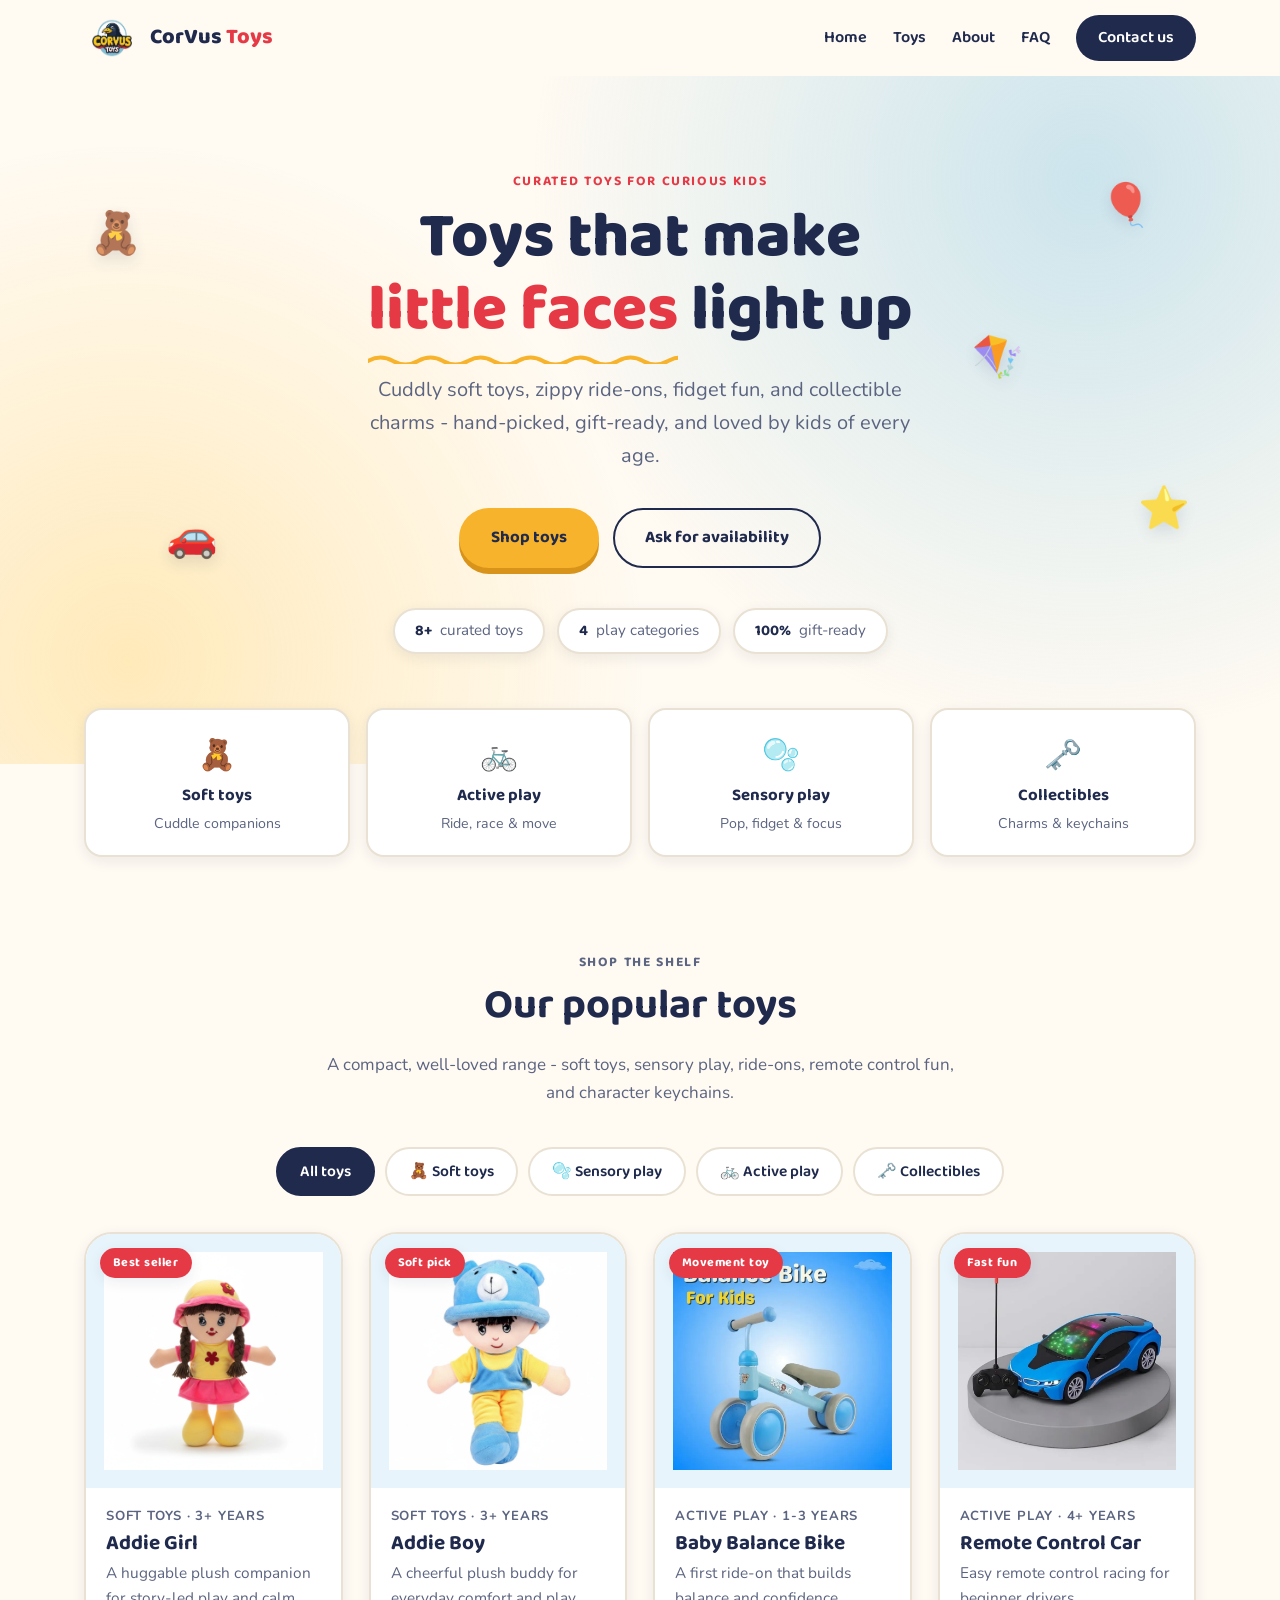
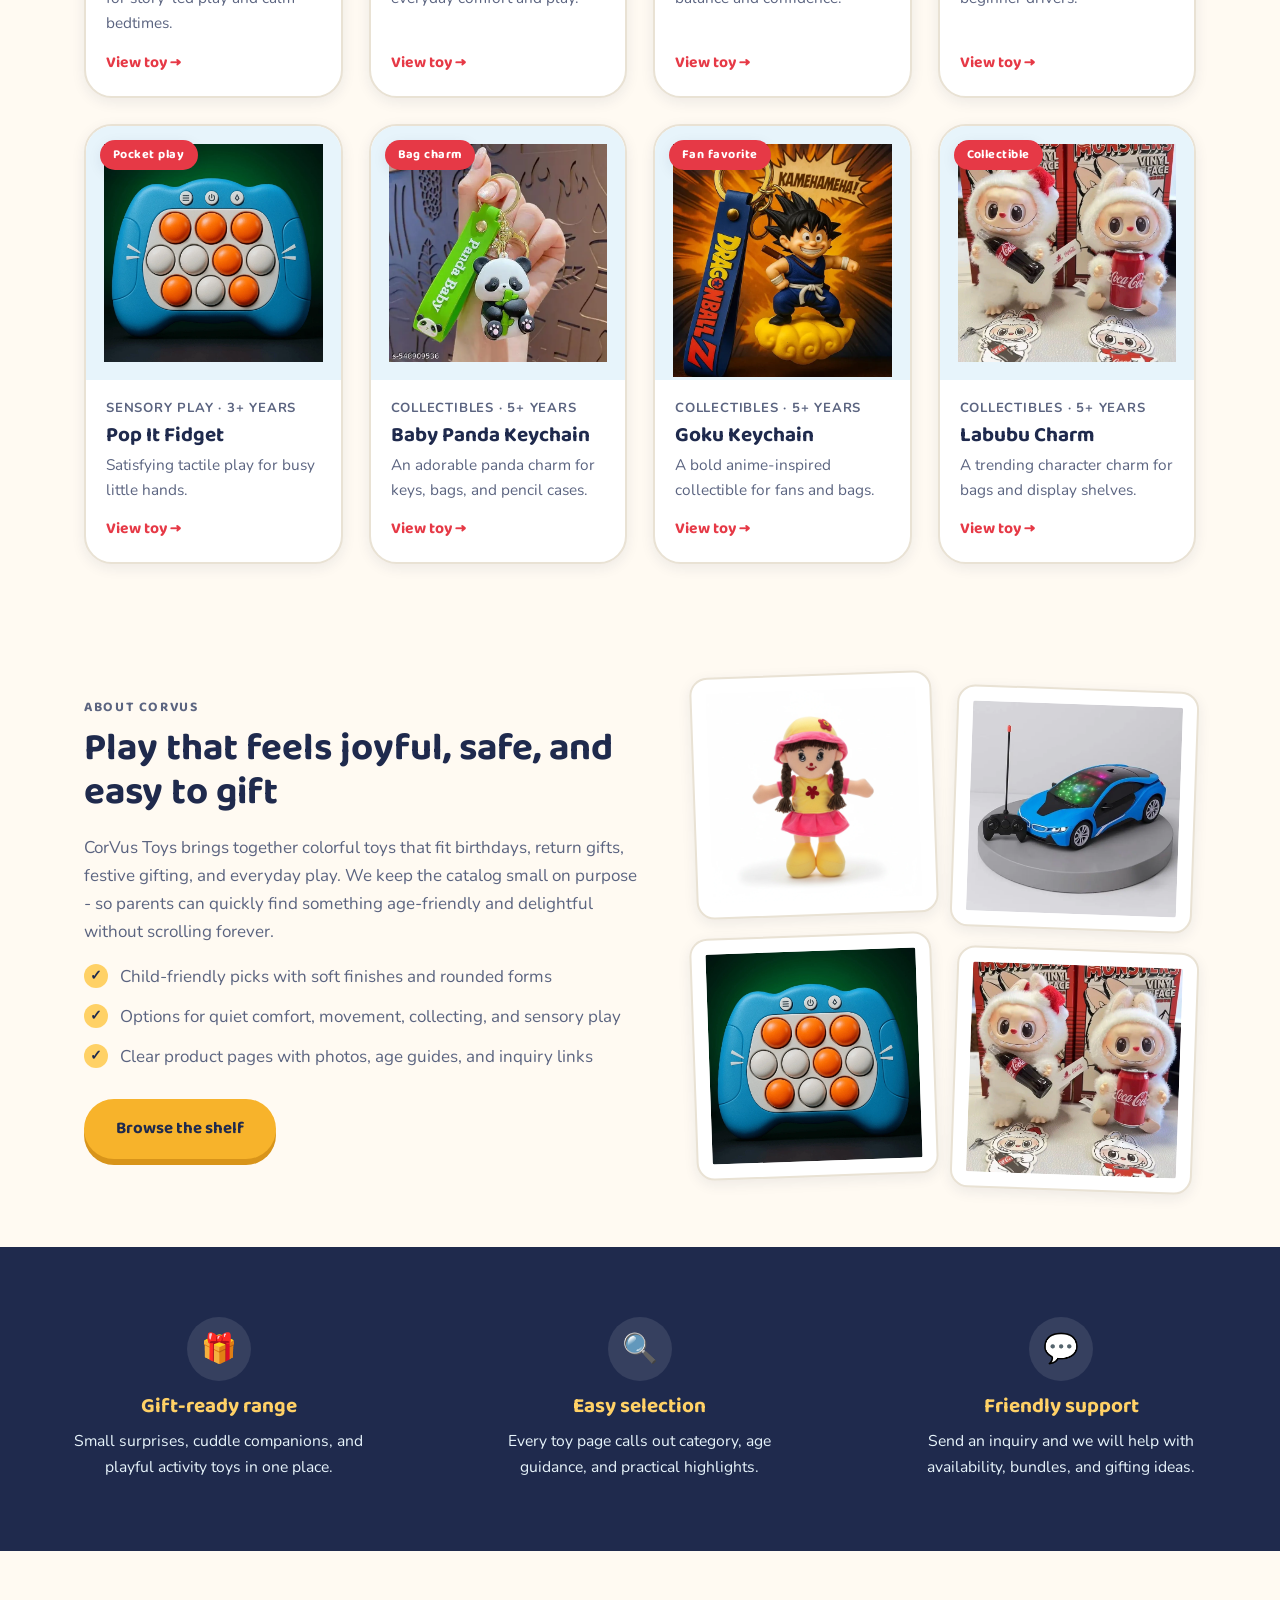
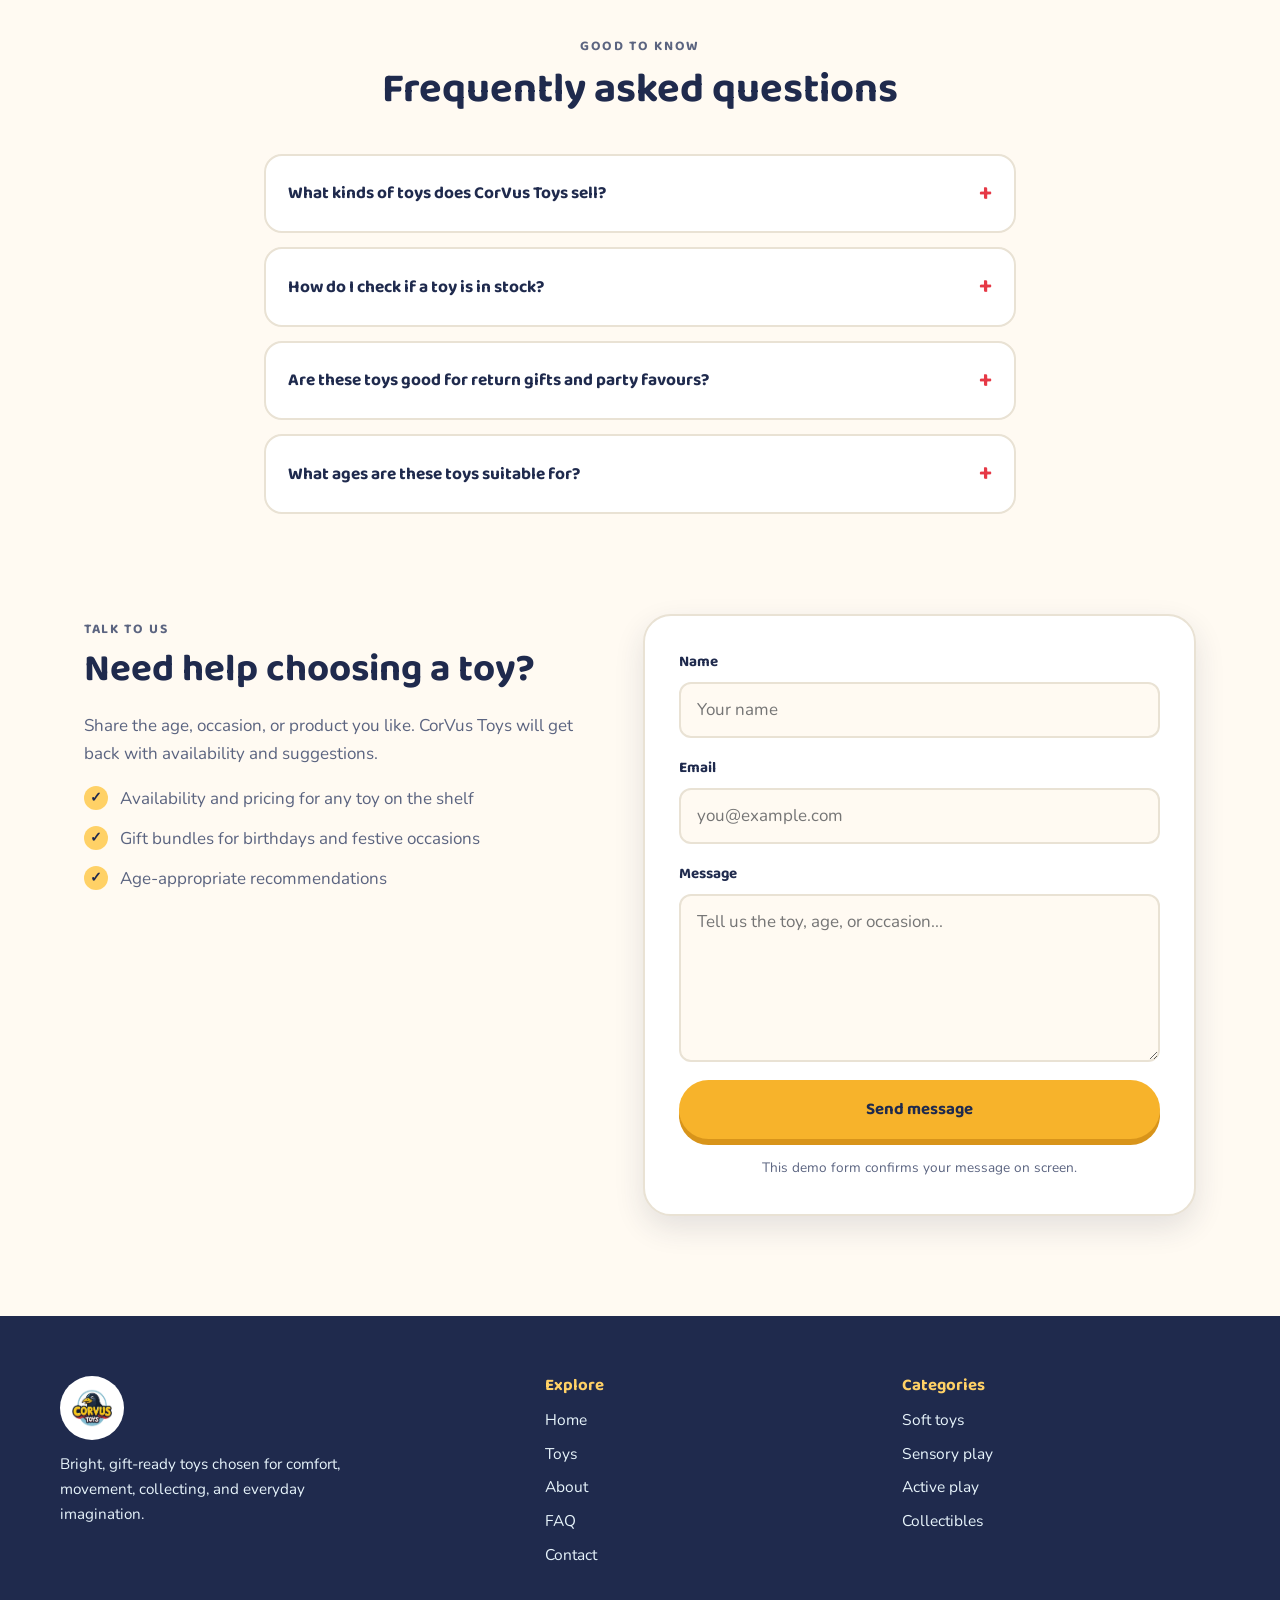
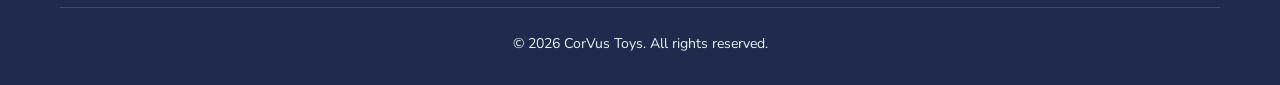
==== commit 2a03570f: "improvements" ====
--- a/product.html
+++ b/product.html
@@ -3,74 +3,25 @@
 <head>
   <meta charset="UTF-8">
   <meta name="viewport" content="width=device-width, initial-scale=1.0">
-  <meta name="description" content="View CorVus Toys product photos, highlights, and availability details.">
-  <title id="pageTitle">Product | CorVus Toys</title>
-  <link rel="icon" type="image/png" href="assets/favicon.png">
-  <link rel="stylesheet" href="style.css">
+  <title>Redirecting | CorVus Toys</title>
+  <!-- Legacy product.html?id= links now live at /products/<id>.html -->
+  <meta name="robots" content="noindex">
+  <link rel="icon" type="image/png" href="/assets/favicon.png">
+  <script>
+    (function () {
+      var id = new URLSearchParams(window.location.search).get("id");
+      var known = [
+        "addie-girl", "addie-boy", "baby-balance-bike", "remote-control-car",
+        "pop-it-fidget", "baby-panda-keychain", "goku-keychain", "labubu-charm"
+      ];
+      window.location.replace(
+        id && known.indexOf(id) !== -1 ? "/products/" + id + ".html" : "/#products"
+      );
+    })();
+  </script>
+  <noscript><meta http-equiv="refresh" content="0; url=/#products"></noscript>
 </head>
 <body>
-  <a class="skip-link" href="#main">Skip to content</a>
-
-  <header class="site-header" data-header>
-    <div class="nav-shell">
-      <a class="brand" href="index.html#home" aria-label="CorVus Toys home">
-        <img src="assets/logo.png" alt="CorVus Toys">
-      </a>
-
-      <button class="nav-toggle" type="button" aria-expanded="false" aria-controls="primaryNav" data-nav-toggle>
-        <span class="sr-only">Menu</span>
-        <span></span>
-        <span></span>
-        <span></span>
-      </button>
-
-      <nav class="site-nav" id="primaryNav" data-nav>
-        <a href="index.html#home">Home</a>
-        <a href="index.html#products">Products</a>
-        <a href="index.html#about">About</a>
-        <a href="index.html#contact">Contact</a>
-      </nav>
-    </div>
-  </header>
-
-  <main id="main" data-product-page>
-    <section class="product-hero">
-      <a class="back-link" href="index.html#products">Back to products</a>
-      <p class="eyebrow" id="productCategory">Toy details</p>
-      <h1 id="productTitle">Product</h1>
-      <p id="productTagline" class="product-tagline"></p>
-    </section>
-
-    <section class="product-detail">
-      <div class="product-gallery">
-        <div class="main-image">
-          <img id="mainProductImage" src="" alt="">
-        </div>
-        <div class="thumbnail-images" id="thumbnailContainer" aria-label="Product photos"></div>
-      </div>
-
-      <article class="product-info">
-        <p class="product-badge" id="productBadge"></p>
-        <h2>About this toy</h2>
-        <p id="productDescription"></p>
-        <ul class="product-highlights" id="productHighlights"></ul>
-        <a class="button button--primary" id="productInquiry" href="index.html#contact">Ask for availability</a>
-      </article>
-    </section>
-
-    <section class="related-section">
-      <div class="section-heading">
-        <p class="eyebrow">More from CorVus</p>
-        <h2>You may also like</h2>
-      </div>
-      <div class="product-grid product-grid--compact" data-related-products></div>
-    </section>
-  </main>
-
-  <footer class="site-footer">
-    <p>Copyright 2026 CorVus Toys. All rights reserved.</p>
-  </footer>
-
-  <script src="script.js"></script>
+  <p>This page has moved. <a href="/#products">Browse all CorVus Toys</a>.</p>
 </body>
 </html>
